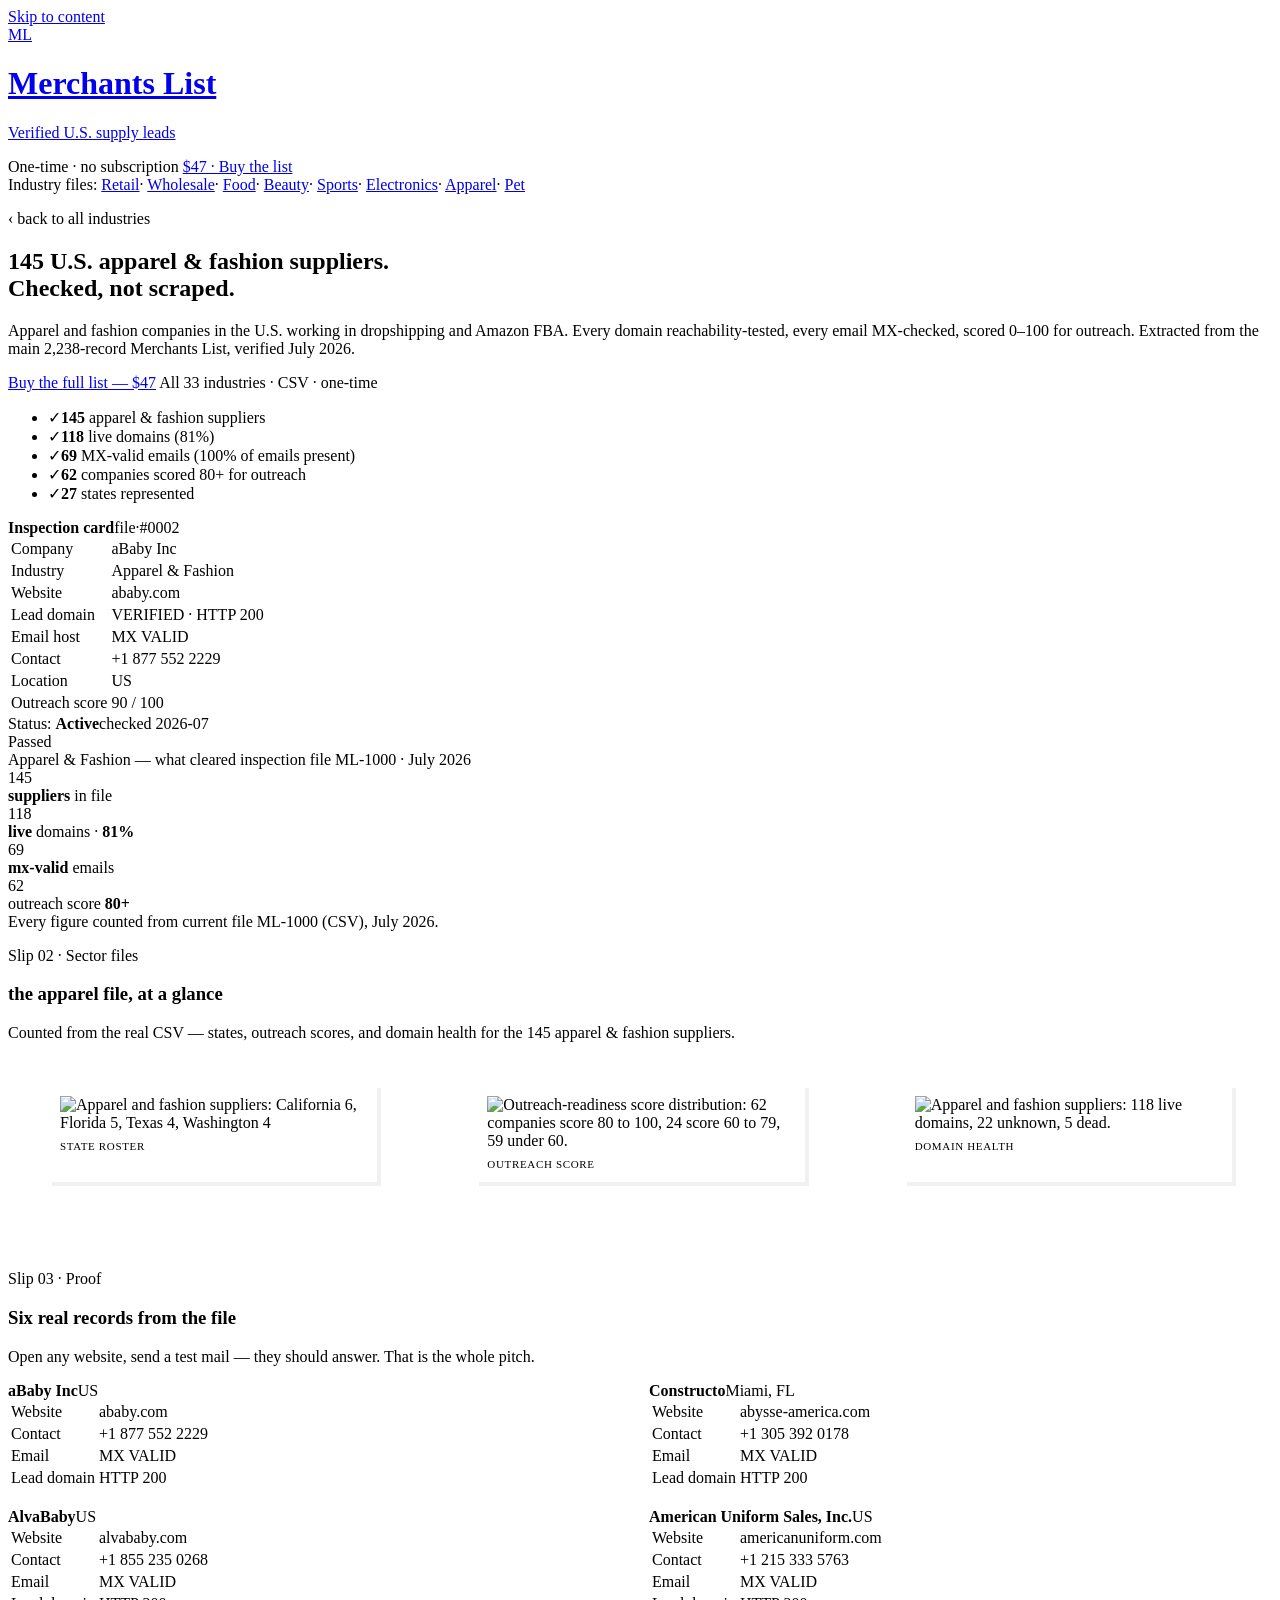
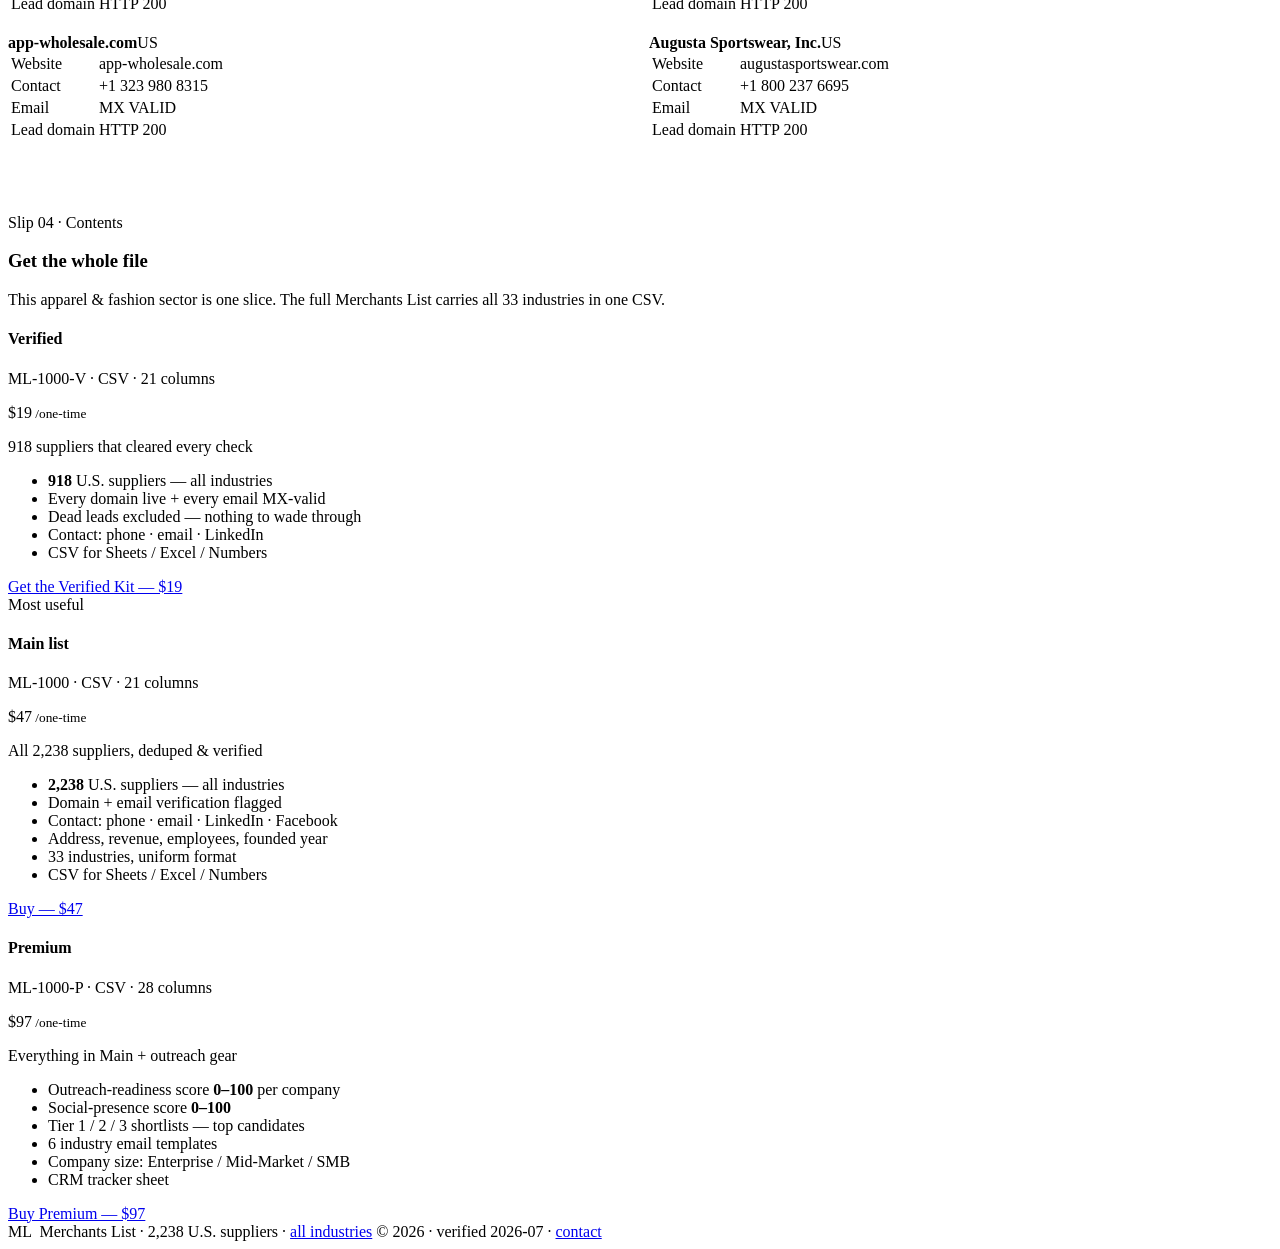
==== apparel-fashion-suppliers.html @ a8476b96 "Add files via upload" ====
<!DOCTYPE html>
<html lang="en">
<head>
<meta charset="utf-8">
<meta name="viewport" content="width=device-width, initial-scale=1">
<title>145 U.S. Apparel & Fashion Suppliers — Verified List | Merchants List</title>
<meta name="description" content="145 U.S.-based apparel & fashion suppliers for dropshipping and Amazon FBA: 118 live domains, 69 MX-valid emails, 62 companies scored 80+ for outreach. Real records, verified July 2026.">
<link rel="preconnect" href="https://fonts.googleapis.com">
<link rel="preconnect" href="https://fonts.gstatic.com" crossorigin>
<link href="https://fonts.googleapis.com/css2?family=Big+Shoulders+Display:wght@600;700;800;900&family=IBM+Plex+Mono:wght@400;500;600&family=IBM+Plex+Sans:wght@400;500;600;700&display=swap" rel="stylesheet">
<link rel="stylesheet" href="assets/merchants.css">
<link rel="icon" type="image/svg+xml" href="assets/favicon.svg">
<style>
  .charts{display:grid;grid-template-columns:repeat(3,1fr);gap:18px;padding:10px 0 56px}
  .chart{background:var(--panel);border:2px solid var(--carbon);border-radius:var(--r-card);padding:12px;box-shadow:4px 4px 0 rgba(20,26,33,.06)}
  .chart img{width:100%;height:auto;display:block}
  .sample-grid{display:grid;grid-template-columns:repeat(2,1fr);gap:18px;padding-bottom:56px}
  @media (max-width:960px){
    .charts{grid-template-columns:1fr}
    .sample-grid{grid-template-columns:1fr}
  }
</style>
</head>
<body id="top">
<a class="skip" href="#main">Skip to content</a>

<header class="masthead">
  <div class="masthead-inner">
    <div class="brand">
      <a class="brand-link" href="index.html" aria-label="Merchants List home"><span class="mark" aria-hidden="true">ML</span>
      <div>
        <h1>Merchants List</h1>
        <p class="tagline">Verified U.S. supply leads</p>
      </div></a>
    </div>
    <div class="masthead-cta">
      <span class="masthead-meta">One-time · no subscription</span>
      <a class="btn btn-primary" href="https://tachyon80.gumroad.com/l/atvkft" aria-label="Buy the full list for 47 dollars">$47 · Buy the list</a>
    </div>
  </div>
  <div class="wrap seo-nav" aria-label="Industries">
    <span>Industry files:</span>
    <a href="retail-suppliers.html">Retail</a><span class="sep">·</span>
    <a href="wholesale-suppliers.html">Wholesale</a><span class="sep">·</span>
    <a href="food-beverage-suppliers.html">Food</a><span class="sep">·</span>
    <a href="beauty-cosmetics-suppliers.html">Beauty</a><span class="sep">·</span>
    <a href="sports-outdoor-suppliers.html">Sports</a><span class="sep">·</span>
    <a href="electronics-tech-suppliers.html">Electronics</a><span class="sep">·</span>
    <a class="cur" href="apparel-fashion-suppliers.html">Apparel</a><span class="sep">·</span>
    <a href="pet-suppliers.html">Pet</a>
  </div>
</header>

<main id="main">

  <section class="hero" aria-labelledby="hero-h">
    <div class="wrap hero-grid">
      <div>
        <p class="kicker"><a href="index.html" class="mono" style="text-decoration:none;color:inherit">‹ back to all industries</a></p>
        <h2 id="hero-h">145 U.S. apparel &amp; fashion suppliers.<br><span class="stamp-underline">Checked</span>, not scraped.</h2>
        <p class="lede">Apparel and fashion companies in the U.S. working in dropshipping and Amazon FBA. Every domain reachability-tested, every email MX-checked, scored 0–100 for outreach. Extracted from the main 2,238-record Merchants List, verified July 2026.</p>

        <div class="cta-row">
          <a class="btn btn-primary" href="https://tachyon80.gumroad.com/l/atvkft" aria-label="Buy the full list for 47 dollars on Gumroad">Buy the full list — $47</a>
          <span class="cta-note mono">All 33 industries · CSV · one-time</span>
        </div>

        <ul class="prelist" aria-label="Apparel & Fashion sector verification">
          <li><span class="ck">✓</span><span><b>145</b> apparel &amp; fashion suppliers</span></li>
          <li><span class="ck">✓</span><span><b>118</b> live domains (81%)</span></li>
          <li><span class="ck">✓</span><span><b>69</b> MX-valid emails (100% of emails present)</span></li>
          <li><span class="ck">✓</span><span><b>62</b> companies scored 80+ for outreach</span></li>
          <li><span class="ck">✓</span><span><b>27</b> states represented</span></li>
        </ul>
      </div>

      <div class="inspection rv" role="img" aria-label="Sample of a verified apparel &amp; fashion supplier record">
        <div class="cap"><b>Inspection card</b><span>file·#0002</span></div>
        <table>
          <tr><td class="k">Company</td><td class="v">aBaby Inc</td></tr>
          <tr><td class="k">Industry</td><td class="v">Apparel &amp; Fashion</td></tr>
          <tr><td class="k">Website</td><td class="v">ababy.com</td></tr>
          <tr><td class="k">Lead domain</td><td class="v ok">VERIFIED · HTTP 200</td></tr>
          <tr><td class="k">Email host</td><td class="v ok">MX VALID</td></tr>
          <tr><td class="k">Contact</td><td class="v">+1 877 552 2229</td></tr>
          <tr><td class="k">Location</td><td class="v">US</td></tr>
          <tr><td class="k">Outreach score</td><td class="v">90 / 100</td></tr>
        </table>
        <div class="foot"><span>Status: <b class="ok">Active</b></span><time>checked 2026-07</time></div>
        <div class="stamp" aria-hidden="true">Passed</div>
      </div>
    </div>
  </section>

  <section class="tally" aria-labelledby="tally-h">
    <div class="ticker-hd wrap">
      <span id="tally-h">Apparel &amp; Fashion — what cleared inspection</span>
      <span>file ML-1000 · July 2026</span>
    </div>
    <div class="wrap">
      <div class="strip rv">
        <div class="ticket"><div class="n"><span class="c" data-n="145">145</span></div><div class="l"><b>suppliers</b> in file</div></div>
        <div class="ticket"><div class="n"><span class="c" data-n="118">118</span></div><div class="l"><b>live</b> domains · <b>81%</b></div></div>
        <div class="ticket"><div class="n"><span class="c" data-n="69">69</span></div><div class="l"><b class="t">mx-valid</b> emails</div></div>
        <div class="ticket"><div class="n"><span class="c" data-n="62">62</span></div><div class="l">outreach score <b>80+</b></div></div>
      </div>
    </div>
    <div class="tally-foot wrap">Every figure counted from current file ML-1000 (CSV), July 2026.</div>
  </section>

  <section class="block" aria-labelledby="charts-h">
    <div class="wrap">
      <div class="sechd">
        <p class="no">Slip 02 · Sector files</p>
        <h3 id="charts-h">the apparel file, at a glance</h3>
        <p class="sub">Counted from the real CSV — states, outreach scores, and domain health for the 145 apparel &amp; fashion suppliers.</p>
      </div>
      <div class="charts rv">
        <figure class="chart"><img src="assets/apparel_states.png" alt="Apparel and fashion suppliers: California 6, Florida 5, Texas 4, Washington 4"><figcaption class="mono" style="font-size:11px;color:var(--slate);margin-top:8px;letter-spacing:.06em">STATE ROSTER</figcaption></figure>
        <figure class="chart"><img src="assets/apparel_outreach.png" alt="Outreach-readiness score distribution: 62 companies score 80 to 100, 24 score 60 to 79, 59 under 60."><figcaption class="mono" style="font-size:11px;color:var(--slate);margin-top:8px;letter-spacing:.06em">OUTREACH SCORE</figcaption></figure>
        <figure class="chart"><img src="assets/apparel_domains.png" alt="Apparel and fashion suppliers: 118 live domains, 22 unknown, 5 dead."><figcaption class="mono" style="font-size:11px;color:var(--slate);margin-top:8px;letter-spacing:.06em">DOMAIN HEALTH</figcaption></figure>
      </div>
    </div>
  </section>

  <section class="block" aria-labelledby="sample-h">
    <div class="wrap">
      <div class="sechd">
        <p class="no">Slip 03 · Proof</p>
        <h3 id="sample-h">Six real records from the file</h3>
        <p class="sub">Open any website, send a test mail — they should answer. That is the whole pitch.</p>
      </div>
      <div class="sample-grid rv">
        <div class="inspection" role="img" aria-label="Verified supplier record">
          <div class="cap"><b>aBaby Inc</b><span>US</span></div>
          <table>
            <tr><td class="k">Website</td><td class="v">ababy.com</td></tr>
            <tr><td class="k">Contact</td><td class="v">+1 877 552 2229</td></tr>
            <tr><td class="k">Email</td><td class="v ok">MX VALID</td></tr>
            <tr><td class="k">Lead domain</td><td class="v ok">HTTP 200</td></tr>
          </table>
        </div>
        <div class="inspection" role="img" aria-label="Verified supplier record">
          <div class="cap"><b>Constructo</b><span>Miami, FL</span></div>
          <table>
            <tr><td class="k">Website</td><td class="v">abysse-america.com</td></tr>
            <tr><td class="k">Contact</td><td class="v">+1 305 392 0178</td></tr>
            <tr><td class="k">Email</td><td class="v ok">MX VALID</td></tr>
            <tr><td class="k">Lead domain</td><td class="v ok">HTTP 200</td></tr>
          </table>
        </div>
        <div class="inspection" role="img" aria-label="Verified supplier record">
          <div class="cap"><b>AlvaBaby</b><span>US</span></div>
          <table>
            <tr><td class="k">Website</td><td class="v">alvababy.com</td></tr>
            <tr><td class="k">Contact</td><td class="v">+1 855 235 0268</td></tr>
            <tr><td class="k">Email</td><td class="v ok">MX VALID</td></tr>
            <tr><td class="k">Lead domain</td><td class="v ok">HTTP 200</td></tr>
          </table>
        </div>
        <div class="inspection" role="img" aria-label="Verified supplier record">
          <div class="cap"><b>American Uniform Sales, Inc.</b><span>US</span></div>
          <table>
            <tr><td class="k">Website</td><td class="v">americanuniform.com</td></tr>
            <tr><td class="k">Contact</td><td class="v">+1 215 333 5763</td></tr>
            <tr><td class="k">Email</td><td class="v ok">MX VALID</td></tr>
            <tr><td class="k">Lead domain</td><td class="v ok">HTTP 200</td></tr>
          </table>
        </div>
        <div class="inspection" role="img" aria-label="Verified supplier record">
          <div class="cap"><b>app-wholesale.com</b><span>US</span></div>
          <table>
            <tr><td class="k">Website</td><td class="v">app-wholesale.com</td></tr>
            <tr><td class="k">Contact</td><td class="v">+1 323 980 8315</td></tr>
            <tr><td class="k">Email</td><td class="v ok">MX VALID</td></tr>
            <tr><td class="k">Lead domain</td><td class="v ok">HTTP 200</td></tr>
          </table>
        </div>
        <div class="inspection" role="img" aria-label="Verified supplier record">
          <div class="cap"><b>Augusta Sportswear, Inc.</b><span>US</span></div>
          <table>
            <tr><td class="k">Website</td><td class="v">augustasportswear.com</td></tr>
            <tr><td class="k">Contact</td><td class="v">+1 800 237 6695</td></tr>
            <tr><td class="k">Email</td><td class="v ok">MX VALID</td></tr>
            <tr><td class="k">Lead domain</td><td class="v ok">HTTP 200</td></tr>
          </table>
        </div>
      </div>
    </div>
  </section>

  <section class="block" aria-labelledby="price-h">
    <div class="wrap">
      <div class="sechd">
        <p class="no">Slip 04 · Contents</p>
        <h3 id="price-h">Get the whole file</h3>
        <p class="sub">This apparel &amp; fashion sector is one slice. The full Merchants List carries all 33 industries in one CSV.</p>
      </div>
      <div class="tiers rv">
        <div class="tier">
          <h4>Verified</h4>
          <p class="tbl-meta">ML-1000-V · CSV · 21 columns</p>
          <div class="price">$19<small> /one-time</small></div>
          <p class="listing">918 suppliers that cleared every check</p>
          <ul>
            <li><b>918</b> U.S. suppliers — all industries</li>
            <li>Every domain live + every email MX-valid</li>
            <li>Dead leads excluded — nothing to wade through</li>
            <li>Contact: phone · email · LinkedIn</li>
            <li>CSV for Sheets / Excel / Numbers</li>
          </ul>
          <a class="btn" href="https://tachyon80.gumroad.com/l/afkbcm" aria-label="Buy the verified list for 19 dollars">Get the Verified Kit — $19</a>
        </div>
        <div class="tier lead">
          <div class="ribbon">Most useful</div>
          <h4>Main list</h4>
          <p class="tbl-meta">ML-1000 · CSV · 21 columns</p>
          <div class="price">$47<small> /one-time</small></div>
          <p class="listing">All 2,238 suppliers, deduped &amp; verified</p>
          <ul>
            <li><b>2,238</b> U.S. suppliers — all industries</li>
            <li>Domain + email verification flagged</li>
            <li>Contact: phone · email · LinkedIn · Facebook</li>
            <li>Address, revenue, employees, founded year</li>
            <li>33 industries, uniform format</li>
            <li>CSV for Sheets / Excel / Numbers</li>
          </ul>
          <a class="btn btn-primary" href="https://tachyon80.gumroad.com/l/atvkft" aria-label="Buy the main list for 47 dollars">Buy — $47</a>
        </div>
        <div class="tier">
          <h4>Premium</h4>
          <p class="tbl-meta">ML-1000-P · CSV · 28 columns</p>
          <div class="price">$97<small> /one-time</small></div>
          <p class="listing">Everything in Main + outreach gear</p>
          <ul>
            <li>Outreach-readiness score <b>0–100</b> per company</li>
            <li>Social-presence score <b>0–100</b></li>
            <li>Tier 1 / 2 / 3 shortlists — top candidates</li>
            <li>6 industry email templates</li>
            <li>Company size: Enterprise / Mid-Market / SMB</li>
            <li>CRM tracker sheet</li>
          </ul>
          <a class="btn" href="https://tachyon80.gumroad.com/l/xmrkpc" aria-label="Buy Premium for 97 dollars">Buy Premium — $97</a>
        </div>
      </div>
    </div>
  </section>

</main>

<footer>
  <div class="wrap">
    <span class="l"><span class="mark">ML</span>&nbsp; Merchants List · 2,238 U.S. suppliers · <a href="index.html">all industries</a></span>
    <span class="r">© 2026 · verified 2026-07 · <a href="mailto:hello@merchantslist.example">contact</a></span>
  </div>
</footer>

<script>
(function(){
  "use strict";
  var reduce = window.matchMedia && window.matchMedia("(prefers-reduced-motion: reduce)").matches;
  var counters = document.querySelectorAll(".ticket .c");
  if (counters.length && !reduce) {
    var fmt = new Intl.NumberFormat("en-US");
    function run(el){
      var target = parseInt(el.getAttribute("data-n"), 10);
      var dur = 1100, t0 = null;
      function frame(ts){
        if (!t0) t0 = ts;
        var p = Math.min(1, (ts - t0) / dur);
        var eased = 1 - Math.pow(1 - p, 3);
        el.textContent = fmt.format(Math.round(target * eased));
        if (p < 1) requestAnimationFrame(frame);
      }
      requestAnimationFrame(frame);
    }
    var io = new IntersectionObserver(function(entries){
      entries.forEach(function(e){
        if (e.isIntersecting){ run(e.target); io.unobserve(e.target); }
      });
    }, {threshold: .4});
    counters.forEach(function(c){ io.observe(c); });
  }
  var reveals = document.querySelectorAll(".rv");
  if (reveals.length && !reduce && "IntersectionObserver" in window){
    var rv = new IntersectionObserver(function(entries){
      entries.forEach(function(e){
        if (e.isIntersecting){ e.target.classList.add("in"); rv.unobserve(e.target); }
      });
    }, {threshold: .12, rootMargin: "0px 0px -8% 0px"});
    reveals.forEach(function(el){ rv.observe(el); });
  } else {
    reveals.forEach(function(el){ el.classList.add("in"); });
  }
})();
</script>

</body>
</html>
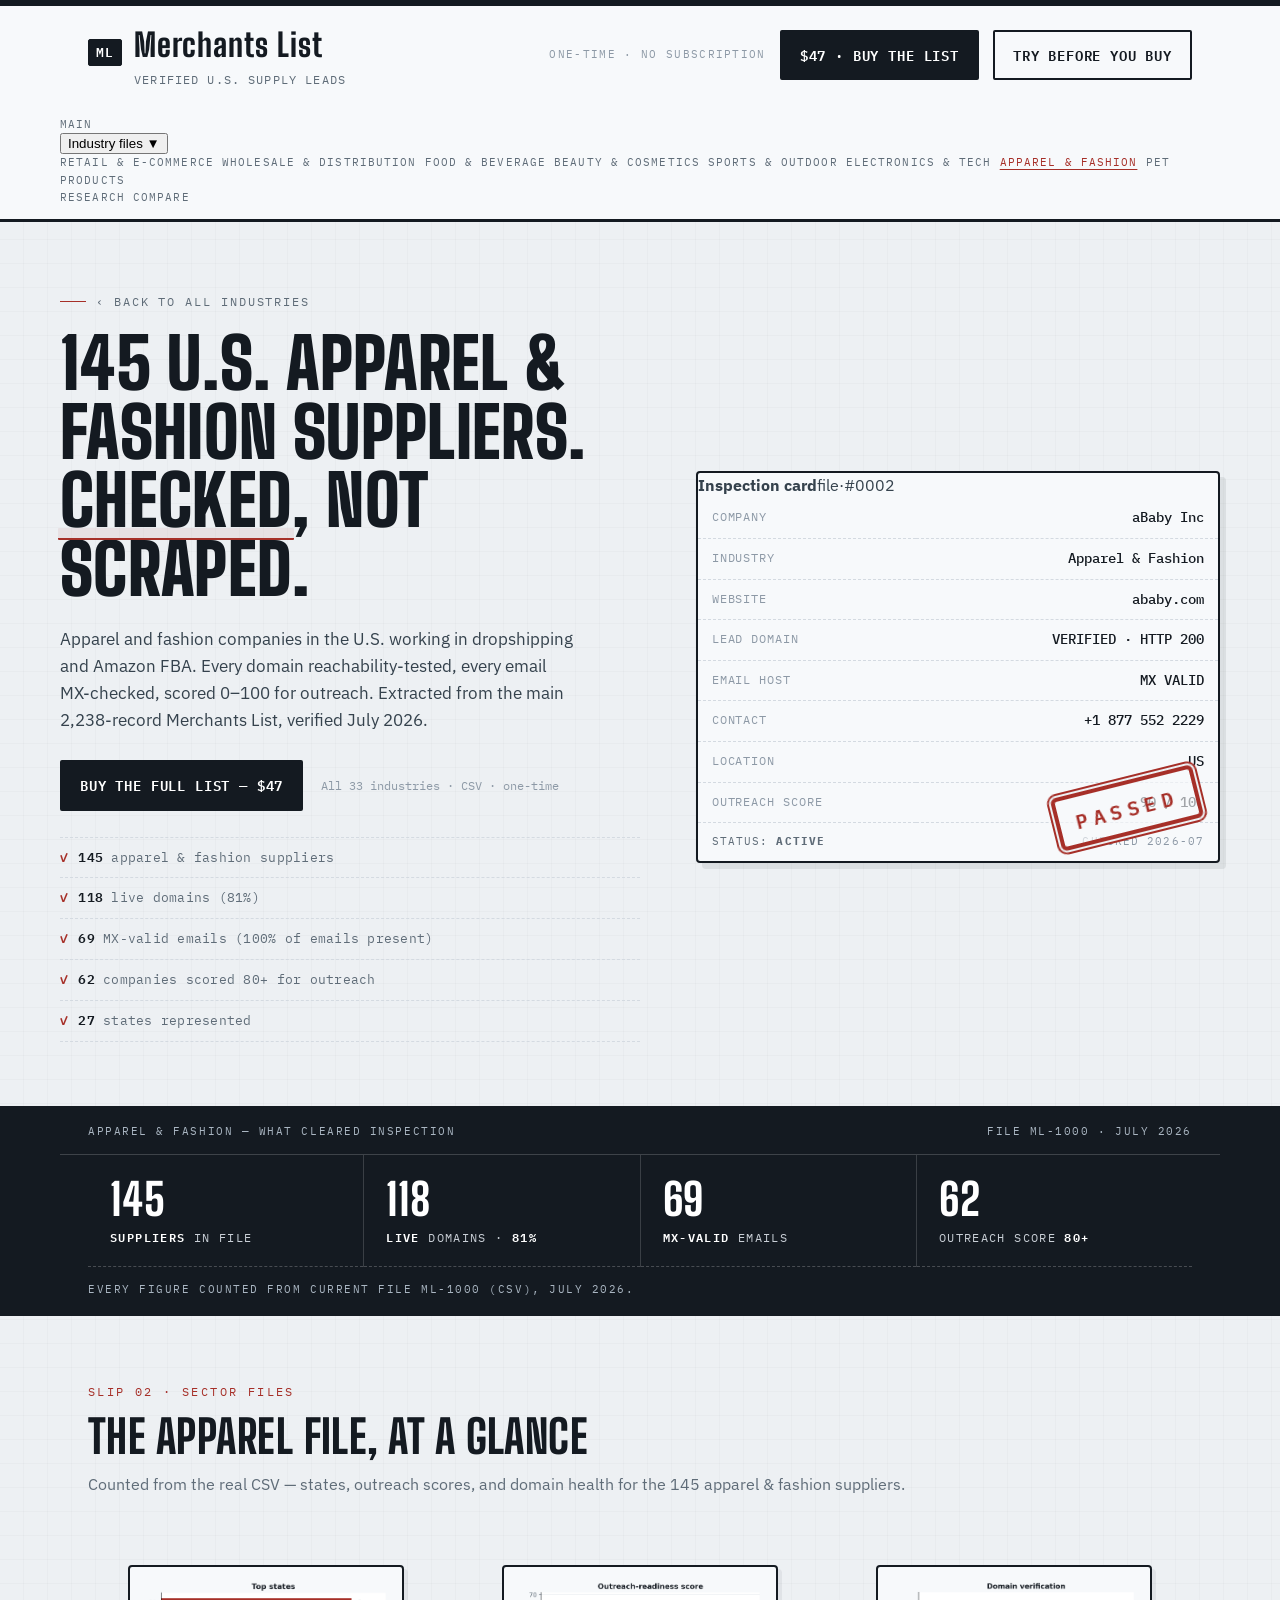
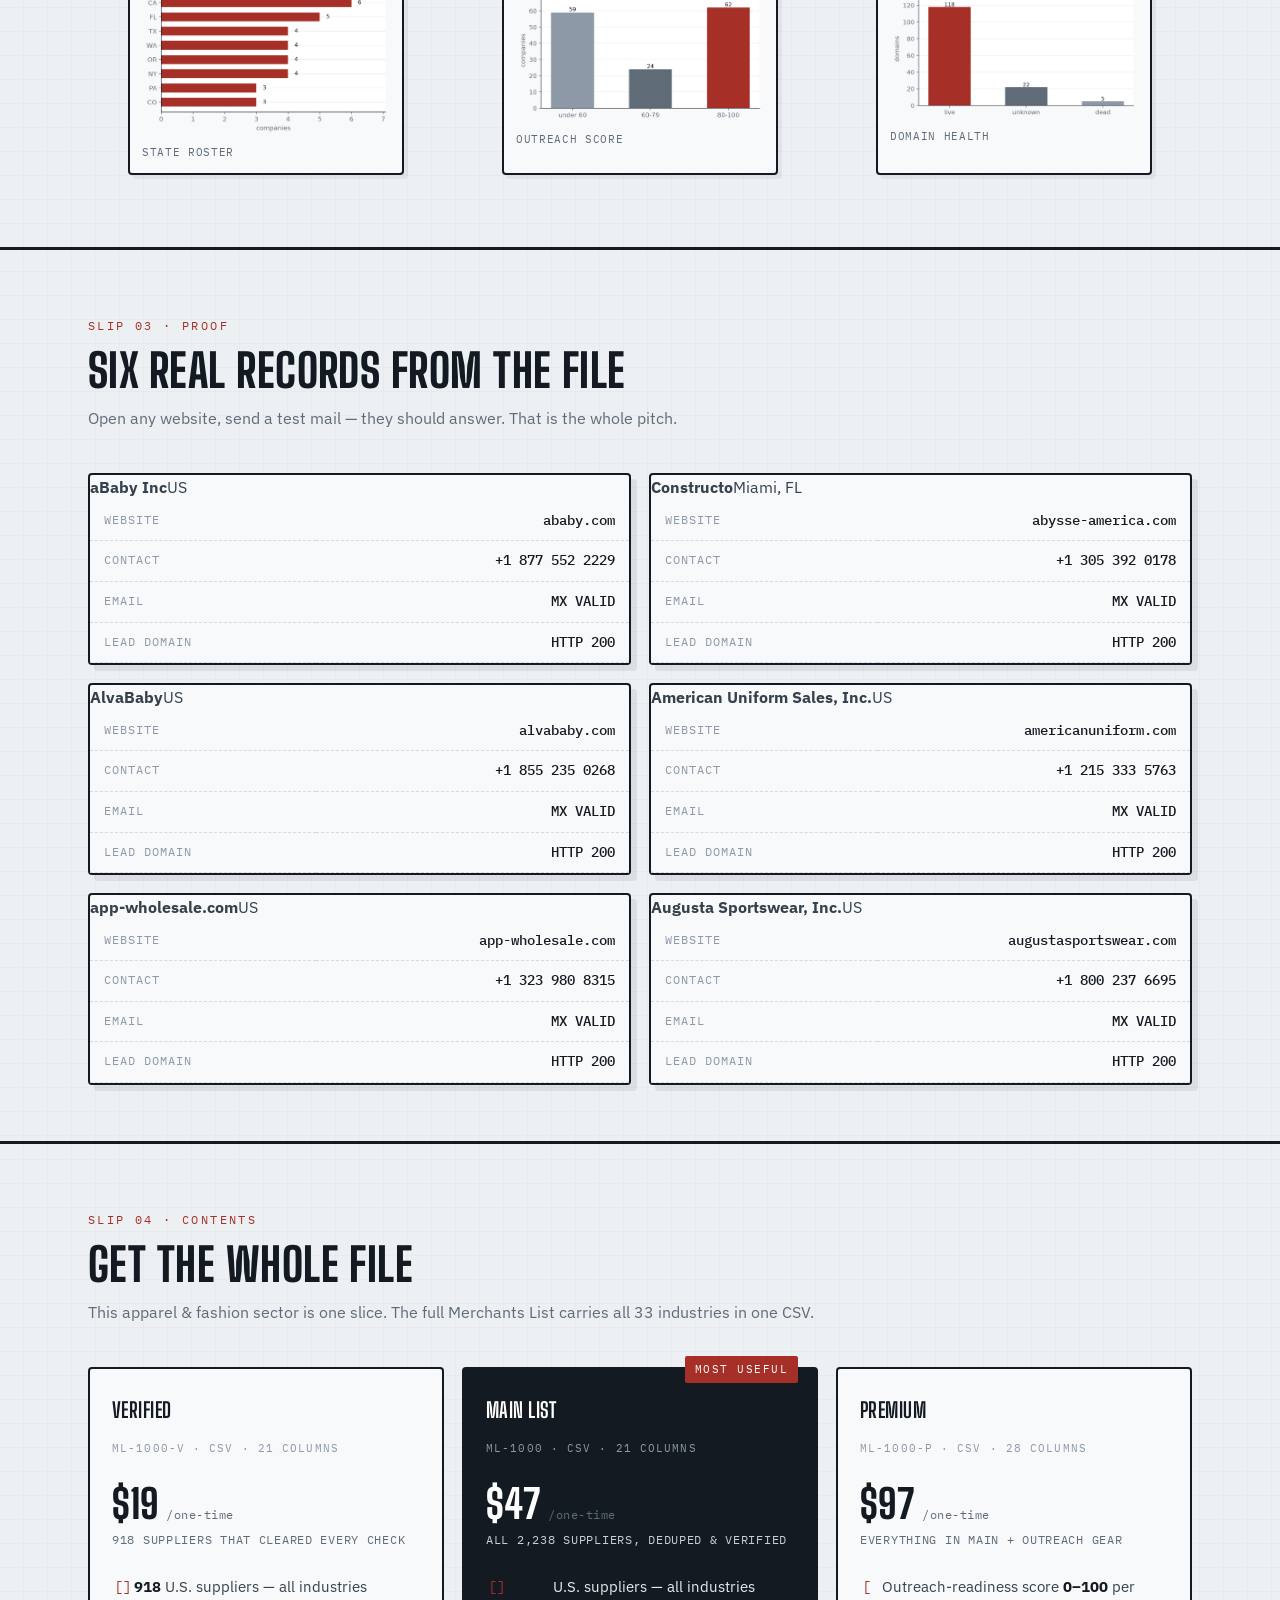
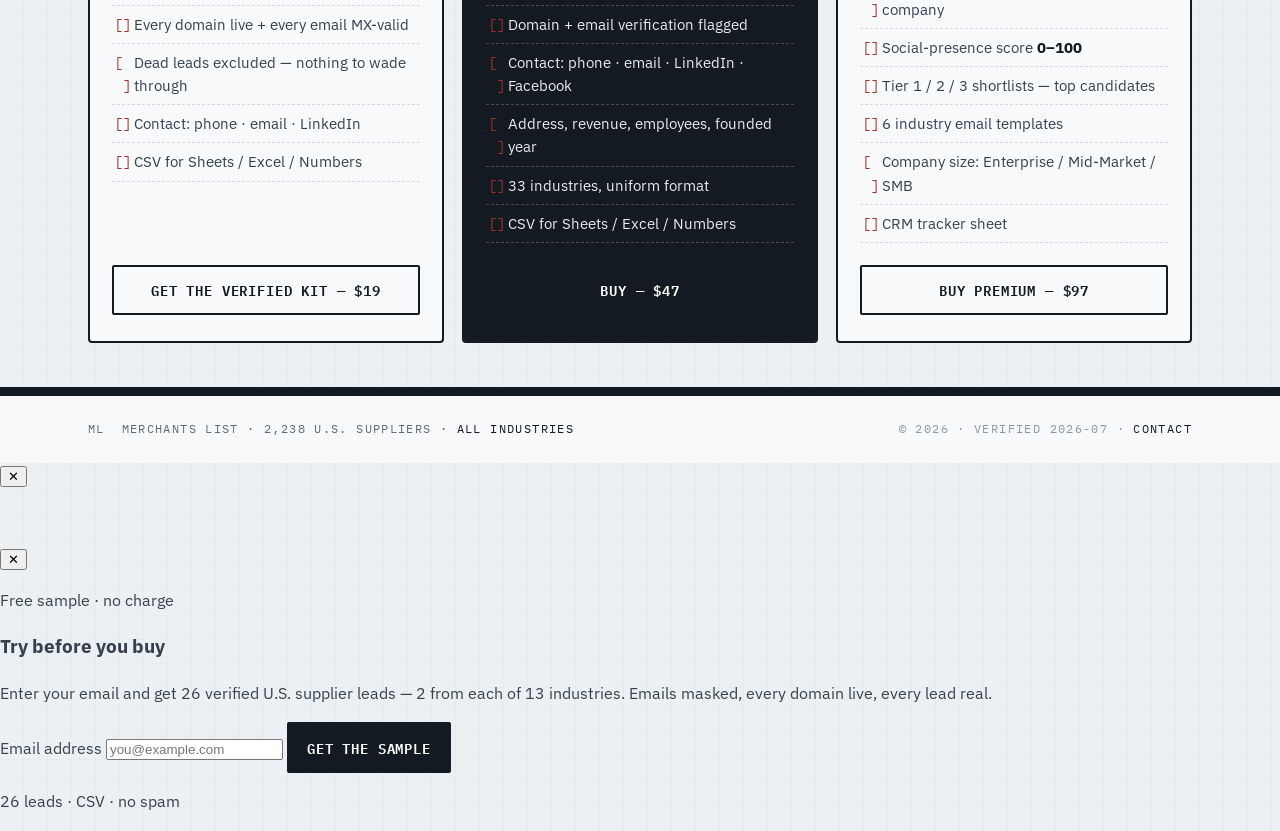
==== commit 566c18fb: "Add files via upload" ====
--- a/apparel-fashion-suppliers.html
+++ b/apparel-fashion-suppliers.html
@@ -3,8 +3,33 @@
 <head>
 <meta charset="utf-8">
 <meta name="viewport" content="width=device-width, initial-scale=1">
-<title>145 U.S. Apparel & Fashion Suppliers — Verified List | Merchants List</title>
+<!-- Google tag (gtag.js) -->
+<script async src="https://www.googletagmanager.com/gtag/js?id=G-BKWKCKYXVS"></script>
+<script>
+  window.dataLayer = window.dataLayer || [];
+  function gtag(){dataLayer.push(arguments);}
+  gtag('js', new Date());
+
+  gtag('config', 'G-BKWKCKYXVS');
+  </script>
+<script src="assets/analytics.js" defer></script>
+<script>if(!location.pathname.endsWith("/")&&!location.pathname.endsWith(".html"))history.replaceState(null,"",location.pathname+"/")</script>
+<title>145 U.S. Apparel &amp; Fashion Suppliers — Verified List | Merchants List</title>
 <meta name="description" content="145 U.S.-based apparel & fashion suppliers for dropshipping and Amazon FBA: 118 live domains, 69 MX-valid emails, 62 companies scored 80+ for outreach. Real records, verified July 2026.">
+<meta name="robots" content="index, follow, max-image-preview:large, max-snippet:-1, max-video-preview:-1">
+<meta name="keywords" content="US apparel suppliers, fashion wholesale suppliers, clothing dropshipping suppliers, garment wholesale, verified US suppliers">
+<link rel="canonical" href="https://merchants.ai2eo.com/apparel-fashion-suppliers.html">
+<meta property="og:type" content="article">
+<meta property="og:site_name" content="Merchants List">
+<meta property="og:title" content="145 U.S. Apparel &amp; Fashion Suppliers — Verified List">
+<meta property="og:description" content="145 U.S.-based apparel & fashion suppliers for dropshipping and Amazon FBA: live domains, MX-valid emails, outreach scores. Verified July 2026.">
+<meta property="og:url" content="https://merchants.ai2eo.com/apparel-fashion-suppliers.html">
+<meta property="og:image" content="https://merchants.ai2eo.com/assets/tablo.png">
+<meta property="og:locale" content="en_US">
+<meta name="twitter:card" content="summary_large_image">
+<meta name="twitter:title" content="145 U.S. Apparel &amp; Fashion Suppliers — Verified List">
+<meta name="twitter:description" content="145 verified U.S. apparel & fashion suppliers for dropshipping and Amazon FBA. Live domains, valid emails, outreach scores.">
+<meta name="twitter:image" content="https://merchants.ai2eo.com/assets/tablo.png">
 <link rel="preconnect" href="https://fonts.googleapis.com">
 <link rel="preconnect" href="https://fonts.gstatic.com" crossorigin>
 <link href="https://fonts.googleapis.com/css2?family=Big+Shoulders+Display:wght@600;700;800;900&family=IBM+Plex+Mono:wght@400;500;600&family=IBM+Plex+Sans:wght@400;500;600;700&display=swap" rel="stylesheet">
@@ -36,18 +61,28 @@
     <div class="masthead-cta">
       <span class="masthead-meta">One-time · no subscription</span>
       <a class="btn btn-primary" href="https://tachyon80.gumroad.com/l/atvkft" aria-label="Buy the full list for 47 dollars">$47 · Buy the list</a>
+      <a class="btn btn-ghost" href="#" onclick="return openTryModal()">Try before you buy</a>
     </div>
   </div>
-  <div class="wrap seo-nav" aria-label="Industries">
-    <span>Industry files:</span>
-    <a href="retail-suppliers.html">Retail</a><span class="sep">·</span>
-    <a href="wholesale-suppliers.html">Wholesale</a><span class="sep">·</span>
-    <a href="food-beverage-suppliers.html">Food</a><span class="sep">·</span>
-    <a href="beauty-cosmetics-suppliers.html">Beauty</a><span class="sep">·</span>
-    <a href="sports-outdoor-suppliers.html">Sports</a><span class="sep">·</span>
-    <a href="electronics-tech-suppliers.html">Electronics</a><span class="sep">·</span>
-    <a class="cur" href="apparel-fashion-suppliers.html">Apparel</a><span class="sep">·</span>
-    <a href="pet-suppliers.html">Pet</a>
+  <div class="wrap seo-nav" aria-label="Site navigation">
+    <div class="nav-ctl">
+      <a class="nav-label" href="index.html">Main</a>
+      <div class="drop" id="nav-drop">
+        <button type="button" class="drop-toggle" aria-haspopup="true" aria-expanded="false" id="nav-industries">Industry files <span class="arrow">▼</span></button>
+        <nav class="drop-menu" aria-label="Industry files">
+          <a href="retail-suppliers.html">Retail &amp; E-commerce</a>
+          <a href="wholesale-suppliers.html">Wholesale &amp; Distribution</a>
+          <a href="food-beverage-suppliers.html">Food &amp; Beverage</a>
+          <a href="beauty-cosmetics-suppliers.html">Beauty &amp; Cosmetics</a>
+          <a href="sports-outdoor-suppliers.html">Sports &amp; Outdoor</a>
+          <a href="electronics-tech-suppliers.html">Electronics &amp; Tech</a>
+          <a class="cur" href="apparel-fashion-suppliers.html">Apparel &amp; Fashion</a>
+          <a href="pet-suppliers.html">Pet Products</a>
+        </nav>
+      </div>
+      <a href="blog.html">Research</a>
+      <a href="compare.html">Compare</a>
+    </div>
   </div>
 </header>
 
@@ -116,9 +151,9 @@
         <p class="sub">Counted from the real CSV — states, outreach scores, and domain health for the 145 apparel &amp; fashion suppliers.</p>
       </div>
       <div class="charts rv">
-        <figure class="chart"><img src="assets/apparel_states.png" alt="Apparel and fashion suppliers: California 6, Florida 5, Texas 4, Washington 4"><figcaption class="mono" style="font-size:11px;color:var(--slate);margin-top:8px;letter-spacing:.06em">STATE ROSTER</figcaption></figure>
-        <figure class="chart"><img src="assets/apparel_outreach.png" alt="Outreach-readiness score distribution: 62 companies score 80 to 100, 24 score 60 to 79, 59 under 60."><figcaption class="mono" style="font-size:11px;color:var(--slate);margin-top:8px;letter-spacing:.06em">OUTREACH SCORE</figcaption></figure>
-        <figure class="chart"><img src="assets/apparel_domains.png" alt="Apparel and fashion suppliers: 118 live domains, 22 unknown, 5 dead."><figcaption class="mono" style="font-size:11px;color:var(--slate);margin-top:8px;letter-spacing:.06em">DOMAIN HEALTH</figcaption></figure>
+        <figure class="chart"><img class="lb" src="assets/apparel_states.png" alt="Apparel and fashion suppliers: California 6, Florida 5, Texas 4, Washington 4"><figcaption class="mono" style="font-size:11px;color:var(--slate);margin-top:8px;letter-spacing:.06em">STATE ROSTER</figcaption></figure>
+        <figure class="chart"><img class="lb" src="assets/apparel_outreach.png" alt="Outreach-readiness score distribution: 62 companies score 80 to 100, 24 score 60 to 79, 59 under 60."><figcaption class="mono" style="font-size:11px;color:var(--slate);margin-top:8px;letter-spacing:.06em">OUTREACH SCORE</figcaption></figure>
+        <figure class="chart"><img class="lb" src="assets/apparel_domains.png" alt="Apparel and fashion suppliers: 118 live domains, 22 unknown, 5 dead."><figcaption class="mono" style="font-size:11px;color:var(--slate);margin-top:8px;letter-spacing:.06em">DOMAIN HEALTH</figcaption></figure>
       </div>
     </div>
   </section>
@@ -251,14 +286,125 @@
 <footer>
   <div class="wrap">
     <span class="l"><span class="mark">ML</span>&nbsp; Merchants List · 2,238 U.S. suppliers · <a href="index.html">all industries</a></span>
-    <span class="r">© 2026 · verified 2026-07 · <a href="mailto:hello@merchantslist.example">contact</a></span>
+    <span class="r">© 2026 · verified 2026-07 · <a href="mailto:info@ai2eo.com">contact</a></span>
   </div>
 </footer>
+
+<div id="lightbox" class="lightbox" aria-hidden="true">
+  <button type="button" id="lb-close" class="lb-close" aria-label="Close image">✕</button>
+  <figure>
+    <img id="lb-img" alt="">
+    <figcaption id="lb-cap"></figcaption>
+  </figure>
+</div>
+
+</div>
+
+<div id="try-modal" class="try-modal" aria-hidden="true">
+  <div class="try-backdrop" data-close></div>
+  <div class="try-dialog" role="dialog" aria-modal="true" aria-labelledby="try-title">
+    <button type="button" class="try-close" data-close aria-label="Close">✕</button>
+    <p class="try-kicker">Free sample · no charge</p>
+    <h3 id="try-title">Try before you buy</h3>
+    <p class="try-sub">Enter your email and get 26 verified U.S. supplier leads — 2 from each of 13 industries. Emails masked, every domain live, every lead real.</p>
+    <form id="try-form" action="https://formspree.io/f/xdenbzpa" method="POST" novalidate>
+      <label class="try-label" for="try-email">Email address</label>
+      <input class="try-input" type="email" id="try-email" name="email" placeholder="you@example.com" required>
+      <div class="try-error" role="alert" hidden>Enter a valid email address.</div>
+      <button type="submit" class="btn btn-primary try-submit">Get the sample</button>
+      <p class="try-fine">26 leads · CSV · no spam</p>
+    </form>
+    <div class="try-success" hidden>
+      <p class="try-success-title">Check your inbox.</p>
+      <p class="try-success-sub">Your sample is downloading. We also emailed you a copy.</p>
+    </div>
+  </div>
+
 
 <script>
 (function(){
   "use strict";
   var reduce = window.matchMedia && window.matchMedia("(prefers-reduced-motion: reduce)").matches;
+  /* Try before you buy modal */
+  var tryModal = document.getElementById("try-modal");
+  var tryForm = document.getElementById("try-form");
+  var tryEmail = document.getElementById("try-email");
+  var tryError = document.querySelector(".try-error");
+  var trySuccess = document.querySelector(".try-success");
+
+  window.openTryModal = function(){
+    if (!tryModal) return false;
+    tryModal.classList.add("open");
+    document.body.classList.add("try-open");
+    tryModal.setAttribute("aria-hidden", "false");
+    if (tryEmail) setTimeout(function(){ tryEmail.focus(); }, 60);
+    return false;
+  };
+  window.closeTryModal = function(){
+    if (!tryModal) return;
+    tryModal.classList.remove("open");
+    document.body.classList.remove("try-open");
+    tryModal.setAttribute("aria-hidden", "true");
+  };
+  if (tryModal){
+    tryModal.querySelectorAll("[data-close]").forEach(function(el){
+      el.addEventListener("click", closeTryModal);
+    });
+  }
+  if (tryForm){
+    tryForm.addEventListener("submit", function(e){
+      e.preventDefault();
+      var val = tryEmail ? tryEmail.value.trim() : "";
+      if (!val || val.indexOf("@") < 1){
+        if (tryError) tryError.hidden = false;
+        return;
+      }
+      if (tryError) tryError.hidden = true;
+      fetch(tryForm.getAttribute("action"), {
+        method: "POST",
+        body: new FormData(tryForm),
+        headers: { "Accept": "application/json" }
+      }).then(function(){
+        window.location.href = "sample.csv";
+        tryForm.style.display = "none";
+        if (trySuccess) trySuccess.hidden = false;
+      }).catch(function(){
+        window.location.href = "sample.csv";
+        tryForm.style.display = "none";
+        if (trySuccess) trySuccess.hidden = false;
+      });
+    });
+  }
+
+  var drops = document.querySelectorAll(".drop");
+  drops.forEach(function(d){
+    var toggle = d.querySelector(".drop-toggle");
+    if (!toggle) return;
+    toggle.addEventListener("click", function(e){
+      e.preventDefault();
+      e.stopPropagation();
+      var open = d.classList.toggle("open");
+      toggle.setAttribute("aria-expanded", open ? "true" : "false");
+    });
+  });
+  document.addEventListener("click", function(e){
+    if (!e.target.closest(".drop")){
+      drops.forEach(function(d){
+        d.classList.remove("open");
+        var t = d.querySelector(".drop-toggle");
+        if (t) t.setAttribute("aria-expanded", "false");
+      });
+    }
+  });
+  document.addEventListener("keydown", function(e){
+    if (e.key === "Escape"){
+      drops.forEach(function(d){
+        d.classList.remove("open");
+        var t = d.querySelector(".drop-toggle");
+        if (t) t.setAttribute("aria-expanded", "false");
+      });
+    }
+  });
   var counters = document.querySelectorAll(".ticket .c");
   if (counters.length && !reduce) {
     var fmt = new Intl.NumberFormat("en-US");
@@ -292,6 +438,38 @@
   } else {
     reveals.forEach(function(el){ el.classList.add("in"); });
   }
+
+  /* Lightbox for chart images */
+  var lb = document.getElementById("lightbox");
+  var lbImg = document.getElementById("lb-img");
+  var lbCap = document.getElementById("lb-cap");
+  function openLb(src, cap){
+    if (!lb) return;
+    lbImg.src = src;
+    if (lbCap){ lbCap.textContent = cap || ""; }
+    lb.classList.add("open");
+    document.body.classList.add("lb-open");
+  }
+  function closeLb(){
+    if (!lb) return;
+    lb.classList.remove("open");
+    document.body.classList.remove("lb-open");
+    lbImg.src = "";
+  }
+  document.querySelectorAll("figure img.lb").forEach(function(img){
+    img.addEventListener("click", function(){
+      openLb(img.currentSrc || img.src, img.alt);
+    });
+  });
+  if (lb){
+    lb.addEventListener("click", function(e){
+      if (e.target === lb || e.target === lbImg) closeLb();
+    });
+    document.getElementById("lb-close").addEventListener("click", closeLb);
+    document.addEventListener("keydown", function(e){
+      if (e.key === "Escape") closeLb();
+    });
+  }
 })();
 </script>
 
--- a/assets/merchants.css
+++ b/assets/merchants.css
@@ -0,0 +1,341 @@
+
+  :root{
+    --paper:#EDF0F3;
+    --panel:#F7F9FB;
+    --carbon:#141A21;
+    --ink:#35424D;
+    --slate:#5F6C78;
+    --hash:#8D99A6;
+    --rule:#D4DAE1;
+    --rule-strong:#A8B3BE;
+    --stamp:#A62F28;
+    --stamp-soft:rgba(166,47,40,.08);
+    --maxw:1160px;
+    --r-card:4px;
+    --r-tag:2px;
+    --font-display:'Big Shoulders Display','Arial Narrow',sans-serif;
+    --font-mono:'IBM Plex Mono','SFMono-Regular',Consolas,monospace;
+    --font-sans:'IBM Plex Sans',system-ui,-apple-system,Segoe UI,Roboto,sans-serif;
+  }
+  *{box-sizing:border-box}
+  html{scroll-behavior:smooth}
+  body{
+    margin:0;
+    font-family:var(--font-sans);
+    color:var(--ink);
+    background-color:var(--paper);
+    background-image:
+      repeating-linear-gradient(0deg, transparent 0 23px, rgba(20,26,33,.025) 23px 24px),
+      repeating-linear-gradient(90deg, transparent 0 23px, rgba(20,26,33,.025) 23px 24px);
+    line-height:1.6;
+    -webkit-font-smoothing:antialiased;
+  }
+  a{color:inherit}
+  ::selection{background:var(--stamp);color:#fff}
+
+  .wrap{max-width:var(--maxw);margin:0 auto;padding:0 28px}
+
+  .skip{position:absolute;left:-999px;top:8px;z-index:50;background:var(--carbon);color:#fff;padding:10px 16px;border-radius:var(--r-tag)}
+  .skip:focus{left:8px}
+
+  .mono{font-family:var(--font-mono)}
+  .display{font-family:var(--font-display)}
+
+  /* ---------- MASTHEAD ---------- */
+  .masthead{
+    border-bottom:3px solid var(--carbon);
+    border-top:6px solid var(--carbon);
+    background:var(--panel);
+  }
+  .masthead-inner{
+    display:flex;align-items:center;justify-content:space-between;gap:16px;
+    padding:14px 28px;max-width:var(--maxw);margin:0 auto;flex-wrap:wrap;
+  }
+  .brand{display:flex;align-items:baseline;gap:12px;flex-wrap:wrap}
+  .brand-link{display:flex;align-items:baseline;gap:12px;flex-wrap:wrap;text-decoration:none}
+  .brand-link:hover h1{color:var(--stamp)}
+  .brand .mark{
+    font-family:var(--font-mono);font-weight:600;font-size:13px;letter-spacing:.08em;
+    border:1px solid var(--carbon);padding:2px 7px;border-radius:var(--r-tag);
+    background:var(--carbon);color:#fff;
+  }
+  .brand h1,.brand p{margin:0}
+  .brand h1{font-family:var(--font-display);font-weight:800;font-size:32px;letter-spacing:.03em;color:var(--carbon)}
+  .brand .tagline{font-family:var(--font-mono);font-size:11.5px;letter-spacing:.1em;color:var(--slate);text-transform:uppercase}
+  .masthead-cta{display:flex;align-items:center;gap:14px}
+  .masthead-meta{font-family:var(--font-mono);font-size:11px;letter-spacing:.12em;text-transform:uppercase;color:var(--hash)}
+
+  .btn{
+    display:inline-block;font-family:var(--font-mono);font-weight:600;font-size:14px;letter-spacing:.06em;
+    text-transform:uppercase;text-decoration:none;padding:12px 18px;border-radius:var(--r-tag);
+    border:2px solid var(--carbon);color:var(--carbon);background:transparent;transition:background .15s,transform .15s;
+  }
+  .btn:hover{background:rgba(20,26,33,.06)}
+  .btn:active{transform:translateY(1px)}
+  .btn-primary{background:var(--carbon);border-color:var(--carbon);color:#fff}
+  .btn-primary:hover{background:var(--stamp);border-color:var(--stamp);color:#fff}
+
+  /* ---------- SEO INDUSTRY NAV ---------- */
+  .seo-nav{display:flex;flex-wrap:wrap;gap:4px 18px;align-items:center;font-family:var(--font-mono);font-size:11px;letter-spacing:.1em;text-transform:uppercase;color:var(--hash);padding:12px 0}
+  .seo-nav a{color:var(--slate);text-decoration:none}
+  .seo-nav a:hover{color:var(--stamp)}
+  .seo-nav a.cur{color:var(--stamp);text-decoration:underline;text-underline-offset:3px}
+  .seo-nav .sep{opacity:.5}
+
+  /* ---------- HERO ---------- */
+  .hero{border-bottom:3px solid var(--carbon)}
+  .hero-grid{display:grid;grid-template-columns:1.05fr .95fr;gap:56px;align-items:center;padding:70px 0 64px}
+  .kicker{
+    font-family:var(--font-mono);font-size:12px;letter-spacing:.16em;text-transform:uppercase;
+    color:var(--slate);display:flex;align-items:center;gap:10px;margin:0 0 18px;
+  }
+  .kicker::before{content:"";width:26px;height:1px;background:var(--stamp)}
+  .hero h2{
+    font-family:var(--font-display);font-weight:900;font-size:clamp(40px,6vw,70px);
+    line-height:.98;letter-spacing:.005em;margin:0 0 22px;color:var(--carbon);text-transform:uppercase;
+  }
+  .hero h2 .stamp-underline{
+    position:relative;white-space:nowrap;
+  }
+  .hero h2 .stamp-underline::after{
+    content:"";position:absolute;left:-2px;right:-2px;bottom:.04em;height:.14em;
+    background:var(--stamp-soft);border-bottom:2px solid var(--stamp);border-radius:1px;
+  }
+  .lede{font-size:17px;color:var(--ink);max-width:52ch;margin:0 0 26px}
+  .lede a{color:var(--stamp);text-decoration-color:var(--stamp);text-underline-offset:2px}
+
+  .cta-row{display:flex;align-items:center;gap:18px;flex-wrap:wrap;margin-bottom:26px}
+  .cta-note{font-family:var(--font-mono);font-size:12px;color:var(--hash)}
+
+  .prelist{list-style:none;margin:0;padding:0;border-top:1px dashed var(--rule)}
+  .prelist li{
+    display:flex;gap:10px;align-items:baseline;
+    font-family:var(--font-mono);font-size:13px;color:var(--slate);
+    padding:9px 0;border-bottom:1px dashed var(--rule);letter-spacing:.02em;
+  }
+  .prelist li b{color:var(--carbon);font-weight:600}
+  .prelist li .ck{color:var(--stamp);font-weight:600}
+
+  /* inspection card */
+  .inspection{
+    position:relative;background:var(--panel);border:2px solid var(--carbon);
+    border-radius:var(--r-card);box-shadow:6px 6px 0 rgba(20,26,33,.08);
+  }
+  .inspection .file{
+    display:flex;justify-content:space-between;gap:10px;align-items:center;
+    border-bottom:2px solid var(--carbon);padding:8px 14px;
+    font-family:var(--font-mono);font-size:11px;letter-spacing:.14em;text-transform:uppercase;
+    background:#E7EAEE;
+  }
+  .inspection .file b{color:var(--carbon)}
+  .inspection .file span{color:var(--slate)}
+  .inspection table{width:100%;border-collapse:collapse;font-family:var(--font-mono);font-size:13.5px}
+  .inspection td{padding:9px 14px;border-bottom:1px dashed var(--rule);vertical-align:top}
+  .inspection td.k{color:var(--hash);width:42%;text-transform:uppercase;letter-spacing:.08em;font-size:12px}
+  .inspection td.v{text-align:right;color:var(--carbon);font-weight:500}
+  .inspection td.v .ok{color:var(--stamp);font-weight:600}
+  .inspection .foot{padding:10px 14px;font-family:var(--font-mono);font-size:11px;letter-spacing:.1em;text-transform:uppercase;color:var(--slate);display:flex;justify-content:space-between}
+  .inspection .foot time{color:var(--hash)}
+
+  .stamp{
+    position:absolute;right:18px;bottom:26px;
+    font-family:var(--font-mono);font-weight:600;font-size:20px;letter-spacing:.28em;text-transform:uppercase;
+    color:var(--stamp);border:4px solid var(--stamp);border-radius:6px;
+    padding:8px 16px 6px;background:rgba(247,249,251,.62);
+    transform:rotate(-9deg);box-shadow:0 0 0 2px var(--paper),0 0 0 4px var(--stamp);
+    opacity:0;pointer-events:none;
+  }
+  @media (prefers-reduced-motion:no-preference){
+    .stamp{animation:stamp-hit .75s cubic-bezier(.2,.85,.25,1) .5s both}
+  }
+  @keyframes stamp-hit{
+    0%{opacity:0;transform:translate(-120px,-90px) rotate(-26deg) scale(1.6)}
+    55%{opacity:1;transform:translate(0,0) rotate(-14deg) scale(1.02)}
+    72%{transform:translate(0,-3px) rotate(-12deg) scale(1)}
+    100%{opacity:1;transform:rotate(-14deg) scale(1)}
+  }
+  @media (prefers-reduced-motion:reduce){
+    .stamp{opacity:1}
+    html{scroll-behavior:auto}
+  }
+
+  /* ---------- TALLY STRIP ---------- */
+  .tally{border-bottom:3px solid var(--carbon);background:var(--carbon);color:#fff}
+  .tally .strip{
+    display:grid;grid-template-columns:repeat(4,1fr);gap:1px;background:rgba(255,255,255,.16);
+  }
+  .ticket{
+    background:var(--carbon);padding:22px 22px 20px;position:relative;
+    border-bottom:1px dashed rgba(255,255,255,.22);
+  }
+  .ticket::after{
+    content:"";position:absolute;left:0;right:0;bottom:-5px;height:10px;
+    background:
+      radial-gradient(circle at 5px 1px,var(--carbon) 3px,transparent 3.5px) 0 0/13px 10px no-repeat;
+  }
+  .ticket .n{font-family:var(--font-display);font-weight:800;font-size:44px;line-height:1;letter-spacing:.02em;display:flex;align-items:baseline;gap:8px}
+  .ticket .n small{font-family:var(--font-mono);font-size:14px;font-weight:500;color:#8FB0C6}
+  .ticket .l{font-family:var(--font-mono);font-size:11.5px;letter-spacing:.12em;text-transform:uppercase;color:#C9CFD6;margin-top:8px;line-height:1.5}
+  .ticket .l b{color:#fff;font-weight:600}
+  .ticket .check{color:#E4584C;font-weight:600}
+  .ticker-hd,.tally-foot{
+    font-family:var(--font-mono);font-size:11px;letter-spacing:.14em;text-transform:uppercase;
+    padding-top:14px;padding-bottom:14px;color:#AAB6C2;
+  }
+  .ticker-hd{display:flex;justify-content:space-between;gap:12px;align-items:center;border-bottom:1px solid rgba(255,255,255,.18)}
+
+  /* ---------- SECTION HEADERS ---------- */
+  section.block{border-bottom:3px solid var(--carbon)}
+  .sechd{padding:54px 0 8px}
+  .sechd .no{font-family:var(--font-mono);font-size:12px;letter-spacing:.2em;color:var(--stamp);text-transform:uppercase}
+  .sechd h3{font-family:var(--font-display);font-weight:800;font-size:clamp(30px,4.4vw,46px);text-transform:uppercase;letter-spacing:.01em;color:var(--carbon);margin:6px 0 10px;line-height:1.05}
+  .sechd p.sub{color:var(--slate);margin:0 0 34px;font-size:16px}
+
+  /* ---------- PROCESS ---------- */
+  .steps{border-collapse:collapse;width:100%;margin:0 0 56px}
+  .steps tr{border-top:1px solid var(--rule)}
+  .steps td{padding:20px 6px;vertical-align:top}
+  .steps tr:last-child{border-bottom:3px solid var(--carbon)}
+  .steps .num{font-family:var(--font-display);font-weight:800;font-size:30px;color:var(--hash);width:74px}
+  .steps .stat{width:240px;font-family:var(--font-mono);font-size:11.5px;letter-spacing:.12em;text-transform:uppercase;color:var(--slate);padding-top:26px;line-height:1.6}
+  .steps .stat b{color:var(--carbon)}
+  .steps .title{font-weight:600;color:var(--carbon);font-size:17px;margin-bottom:4px;text-transform:uppercase;letter-spacing:.04em}
+  .steps .desc{color:var(--ink)}
+  .steps .pass{display:inline-block;margin-top:8px;font-family:var(--font-mono);font-size:11px;letter-spacing:.16em;text-transform:uppercase;color:var(--stamp);border:1px solid var(--stamp);padding:2px 8px;border-radius:var(--r-tag)}
+
+  /* ---------- PRICING ---------- */
+  .grid{padding-bottom:46px}
+  .tiers{display:grid;grid-template-columns:repeat(3,1fr);gap:18px;margin-bottom:44px}
+  .tier{
+    position:relative;background:var(--panel);border:2px solid var(--carbon);border-radius:var(--r-card);
+    padding:24px 22px 26px;display:flex;flex-direction:column;
+  }
+  .tier.lead{background:var(--carbon);color:#fff;border-color:var(--carbon)}
+  .tier.lead h4{color:#fff}
+  .tier.lead .price{color:#fff}
+  .tier.lead .tier-meta{color:#C9CFD8}
+  .tier.lead .inc{color:#E7EBEE}
+  .tier.lead ul li{border-color:rgba(255,255,255,.22);color:#E7EBEE}
+  .tier .ribbon{
+    position:absolute;top:-13px;right:18px;background:var(--stamp);color:#fff;
+    font-family:var(--font-mono);font-size:10.5px;letter-spacing:.14em;text-transform:uppercase;padding:5px 10px;border-radius:var(--r-tag);
+  }
+  .tier h4{font-family:var(--font-display);font-weight:700;font-size:21px;letter-spacing:.02em;margin:0 0 2px;text-transform:uppercase;color:var(--carbon)}
+  .tier .tbl-meta{font-family:var(--font-mono);font-size:11px;letter-spacing:.1em;text-transform:uppercase;color:var(--hash)}
+  .tier .price{font-family:var(--font-display);font-weight:800;font-size:40px;line-height:1;margin:16px 0 4px;color:var(--carbon)}
+  .tier .price small{font-family:var(--font-mono);font-size:12px;color:var(--slate);font-weight:400;letter-spacing:.04em}
+  .tier .onetime{font-family:var(--font-mono);font-size:11.5px;color:var(--stamp);letter-spacing:.08em}
+  .tier .listing{font-family:var(--font-mono);font-size:12px;letter-spacing:.06em;color:var(--slate);margin:2px 0 0;text-transform:uppercase}
+  .tier.lead .listing{color:#C9CFD8}
+  .tier ul{list-style:none;padding:0;margin:18px 0 22px}
+  .tier ul li{font-size:14.5px;padding:7px 0 7px 22px;position:relative;color:var(--ink);border-bottom:1px dashed var(--rule)}
+  .tier ul li::before{content:"[";position:absolute;left:2px;color:var(--stamp);font-family:var(--font-mono)}
+  .tier ul li::after{content:"]";position:absolute;left:11px;color:var(--stamp);font-family:var(--font-mono)}
+  .tier ul li b{color:var(--carbon)}
+  .tier .btn{margin-top:auto;text-align:center}
+
+  .niche-hd{display:flex;justify-content:space-between;align-items:baseline;border-bottom:3px solid var(--carbon);padding-bottom:10px;margin-bottom:0}
+  .niche-hd h4{font-family:var(--font-display);font-weight:700;font-size:22px;text-transform:uppercase;letter-spacing:.04em;color:var(--carbon);margin:0}
+  .niche-hd p{font-family:var(--font-mono);font-size:11px;letter-spacing:.12em;text-transform:uppercase;color:var(--hash)}
+  .tablewrap{overflow-x:auto;margin-top:0}
+  table.ledger{width:100%;border-collapse:collapse;font-family:var(--font-mono);font-size:13.5px}
+  table.ledger th{
+    text-align:left;font-size:11px;letter-spacing:.14em;text-transform:uppercase;color:var(--slate);
+    padding:12px 10px;border-bottom:2px solid var(--carbon);
+  }
+  table.ledger td{padding:11px 10px;border-bottom:1px dashed var(--rule);color:var(--ink)}
+  table.ledger td:last-child{text-align:right;font-weight:600}
+  table.ledger tr:hover td{background:rgba(166,47,40,.04)}
+  table.ledger td b{color:var(--carbon)}
+  table.ledger td .price{color:var(--stamp);font-weight:600}
+  table.ledger tr:last-child td{border-bottom:3px solid var(--carbon)}
+
+  /* ---------- COMPARISON ---------- */
+  .compare{padding-bottom:52px}
+  .compare .note{
+    font-family:var(--font-mono);font-size:13px;color:var(--slate);border-left:3px solid var(--stamp);
+    padding:12px 18px;margin:18px 0 0;width:100%;line-height:1.7;
+  }
+  .compare .note b{color:var(--carbon)}
+  table.ledger td .mar{color:var(--carbon)}
+  table.ledger td .nope{color:var(--hash)}
+  .niche-note{
+    font-size:12.5px;color:var(--slate);border-left:3px solid var(--hash);
+    padding:10px 14px;margin:14px 0 0;line-height:1.6;
+  }
+  table.ledger tbody tr[data-href]{cursor:pointer;transition:background .15s ease}
+  table.ledger tbody tr[data-href]:hover{background:var(--stamp-soft)}
+  table.ledger tbody tr[data-href]:hover td:first-child b{color:var(--stamp)}
+  table.ledger tbody tr[data-href]:hover td:first-child{text-decoration:underline;text-underline-offset:3px}
+
+  /* ---------- FAQ ---------- */
+  .faq{padding-bottom:54px}
+  details{
+    border-bottom:1px dashed var(--rule);
+  }
+  details:first-of-type{border-top:3px solid var(--carbon)}
+  details summary{
+    cursor:pointer;list-style:none;display:flex;justify-content:flex-start;align-items:center;gap:14px;
+    padding:18px 4px;font-weight:600;color:var(--carbon);font-size:16.5px;text-transform:none;
+  }
+  details summary::-webkit-details-marker{display:none}
+  details summary .q{font-family:var(--font-mono);font-size:11.5px;color:var(--stamp);letter-spacing:.1em;flex:0 0 auto}
+  details summary::after{content:"+";font-family:var(--font-mono);font-size:20px;color:var(--slate);transition:transform .15s;margin-left:auto;padding-left:14px}
+  details[open] summary::after{content:"−";color:var(--stamp)}
+  details p{margin:0 0 18px;padding:0 4px 0 30px;color:var(--sl)}
+  details p b{color:var(--carbon)}
+
+  /* ---------- FINAL CTA ---------- */
+  .final{
+    background:var(--carbon);color:#fff;border-radius:var(--r-card);
+    margin:48px 0;padding:52px 34px;position:relative;overflow:hidden;
+  }
+  .final::before{
+    content:"";position:absolute;inset:0;
+    background:repeating-linear-gradient(90deg,transparent 0 39px,rgba(255,255,255,.05) 39px 40px),
+               repeating-linear-gradient(0deg,transparent 0 39px,rgba(255,255,255,.05) 39px 40px);
+  }
+  .final h3{
+    position:relative;font-family:var(--font-display);font-weight:800;font-size:clamp(30px,5vw,52px);
+    text-transform:uppercase;letter-spacing:.01em;margin:0 0 8px;color:#fff;
+  }
+  .final .sub{position:relative;font-family:var(--font-mono);font-size:12.5px;letter-spacing:.14em;text-transform:uppercase;color:#AFC3D4;margin:0 0 26px}
+  .final .final-cta{position:relative;display:flex;gap:16px;align-items:center;flex-wrap:wrap}
+  .final .btn{border-color:#fff;color:#fff}
+  .final .btn-primary{background:#fff;color:var(--carbon);border-color:#fff}
+  .final .btn-primary:hover{background:var(--stamp);border-color:var(--stamp);color:#fff}
+  .final .fine{position:relative;font-family:var(--font-mono);font-size:12px;color:#8FA3B6;margin-top:4px}
+
+  /* ---------- SCROLL REVEAL ---------- */
+  .rv{opacity:0;transform:translateY(16px);transition:opacity .55s ease,transform .55s ease}
+  .rv.in{opacity:1;transform:none}
+  @media (prefers-reduced-motion:reduce){
+    .rv{opacity:1;transform:none;transition:none}
+  }
+
+  footer{
+    border-top:6px solid var(--carbon);background:var(--panel);
+  }
+  footer .wrap{display:flex;justify-content:space-between;align-items:center;gap:14px;flex-wrap:wrap;padding:24px 28px}
+  footer .l{font-family:var(--font-mono);font-size:11.5px;letter-spacing:.12em;text-transform:uppercase;color:var(--slate)}
+  footer .r{font-family:var(--font-mono);font-size:11.5px;letter-spacing:.12em;text-transform:uppercase;color:var(--hash)}
+  footer a{color:var(--carbon);text-decoration:none}
+  footer a:hover{text-decoration:underline;text-underline-offset:2px}
+
+  :focus-visible{outline:2px solid var(--stamp);outline-offset:2px;border-radius:2px}
+
+  @media (max-width:960px){
+    .hero-grid{grid-template-columns:1fr;gap:40px;padding:44px 0 48px}
+    .tally .strip{grid-template-columns:repeat(2,1fr)}
+    .tiers{grid-template-columns:1fr}
+    .steps .stat{display:none}
+    .steps .num{width:52px;font-size:24px}
+  }
+  @media (max-width:520px){
+    .wrap{padding:0 18px}
+    .masthead-inner{padding:14px 18px}
+    footer .wrap{padding:20px 18px}
+    .tally .strip{grid-template-columns:1fr}
+    .masthead-meta{display:none}
+    .final{padding:38px 22px}
+  }
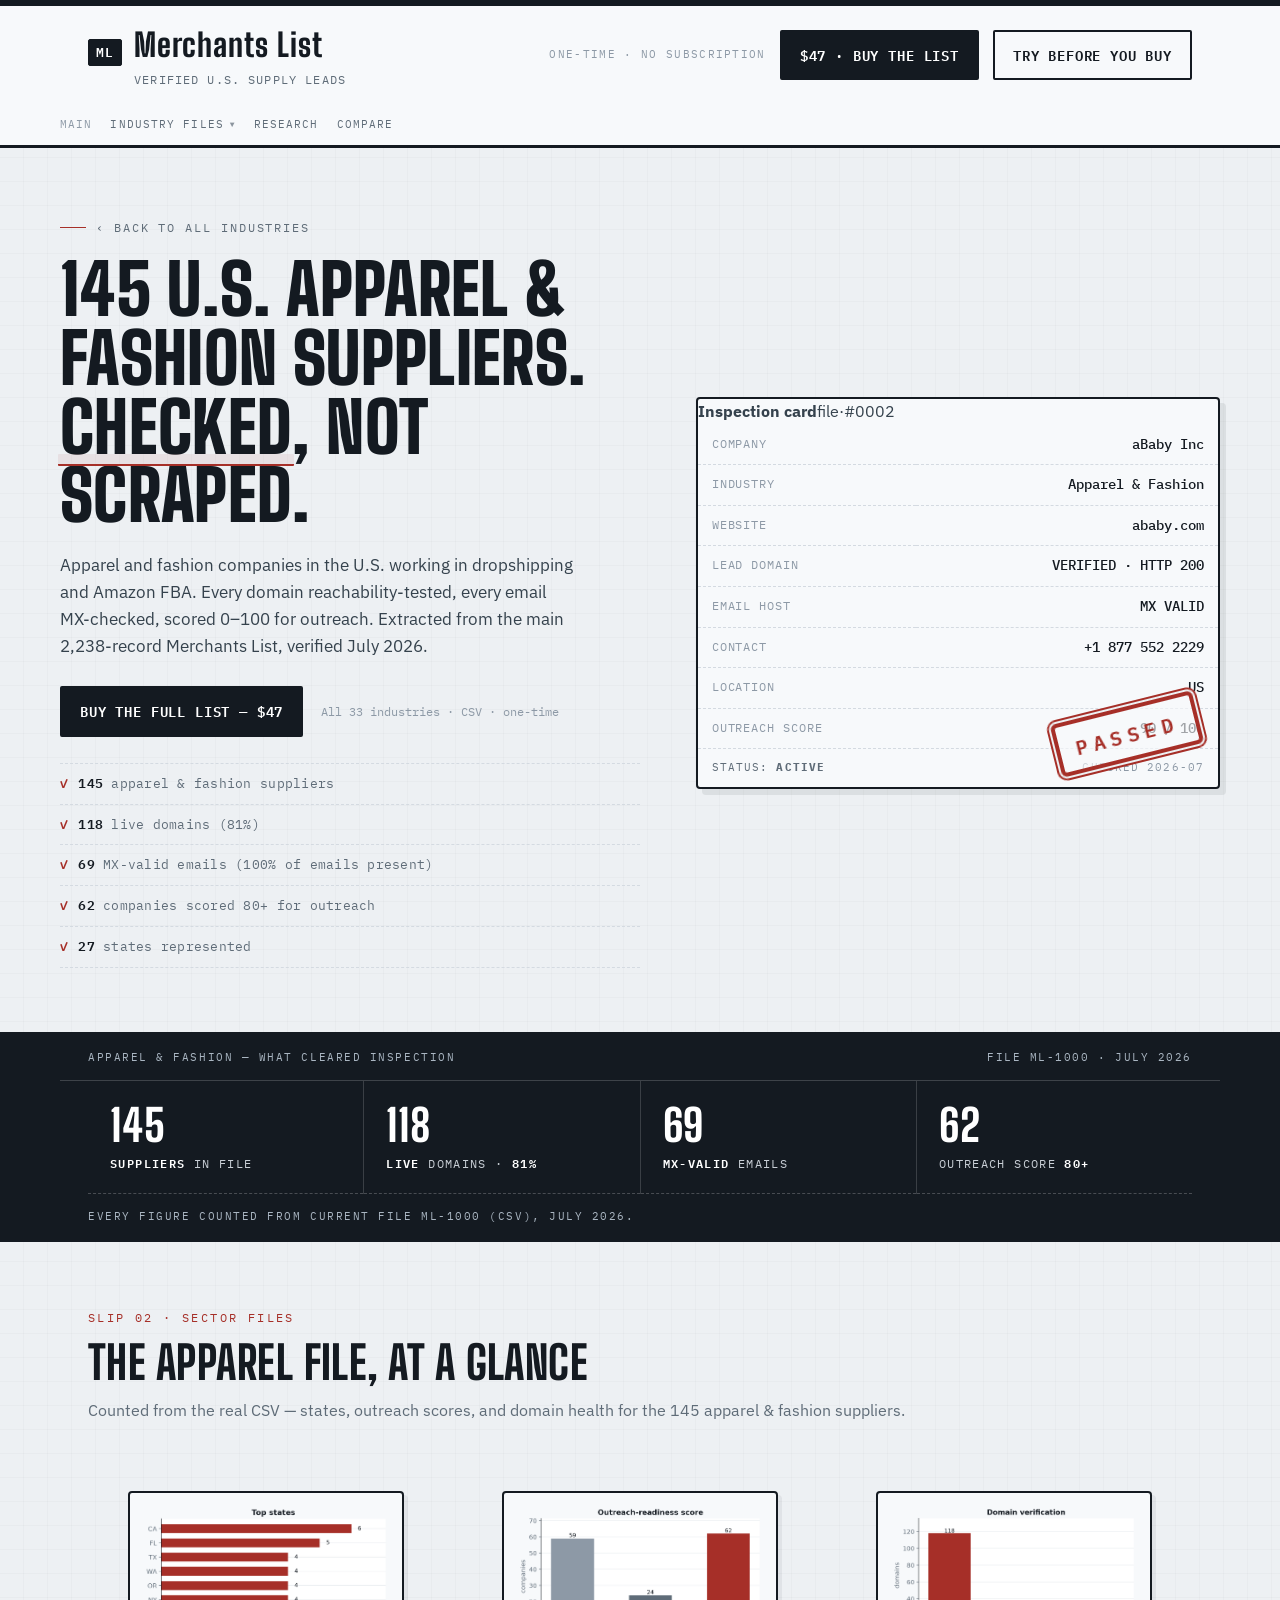
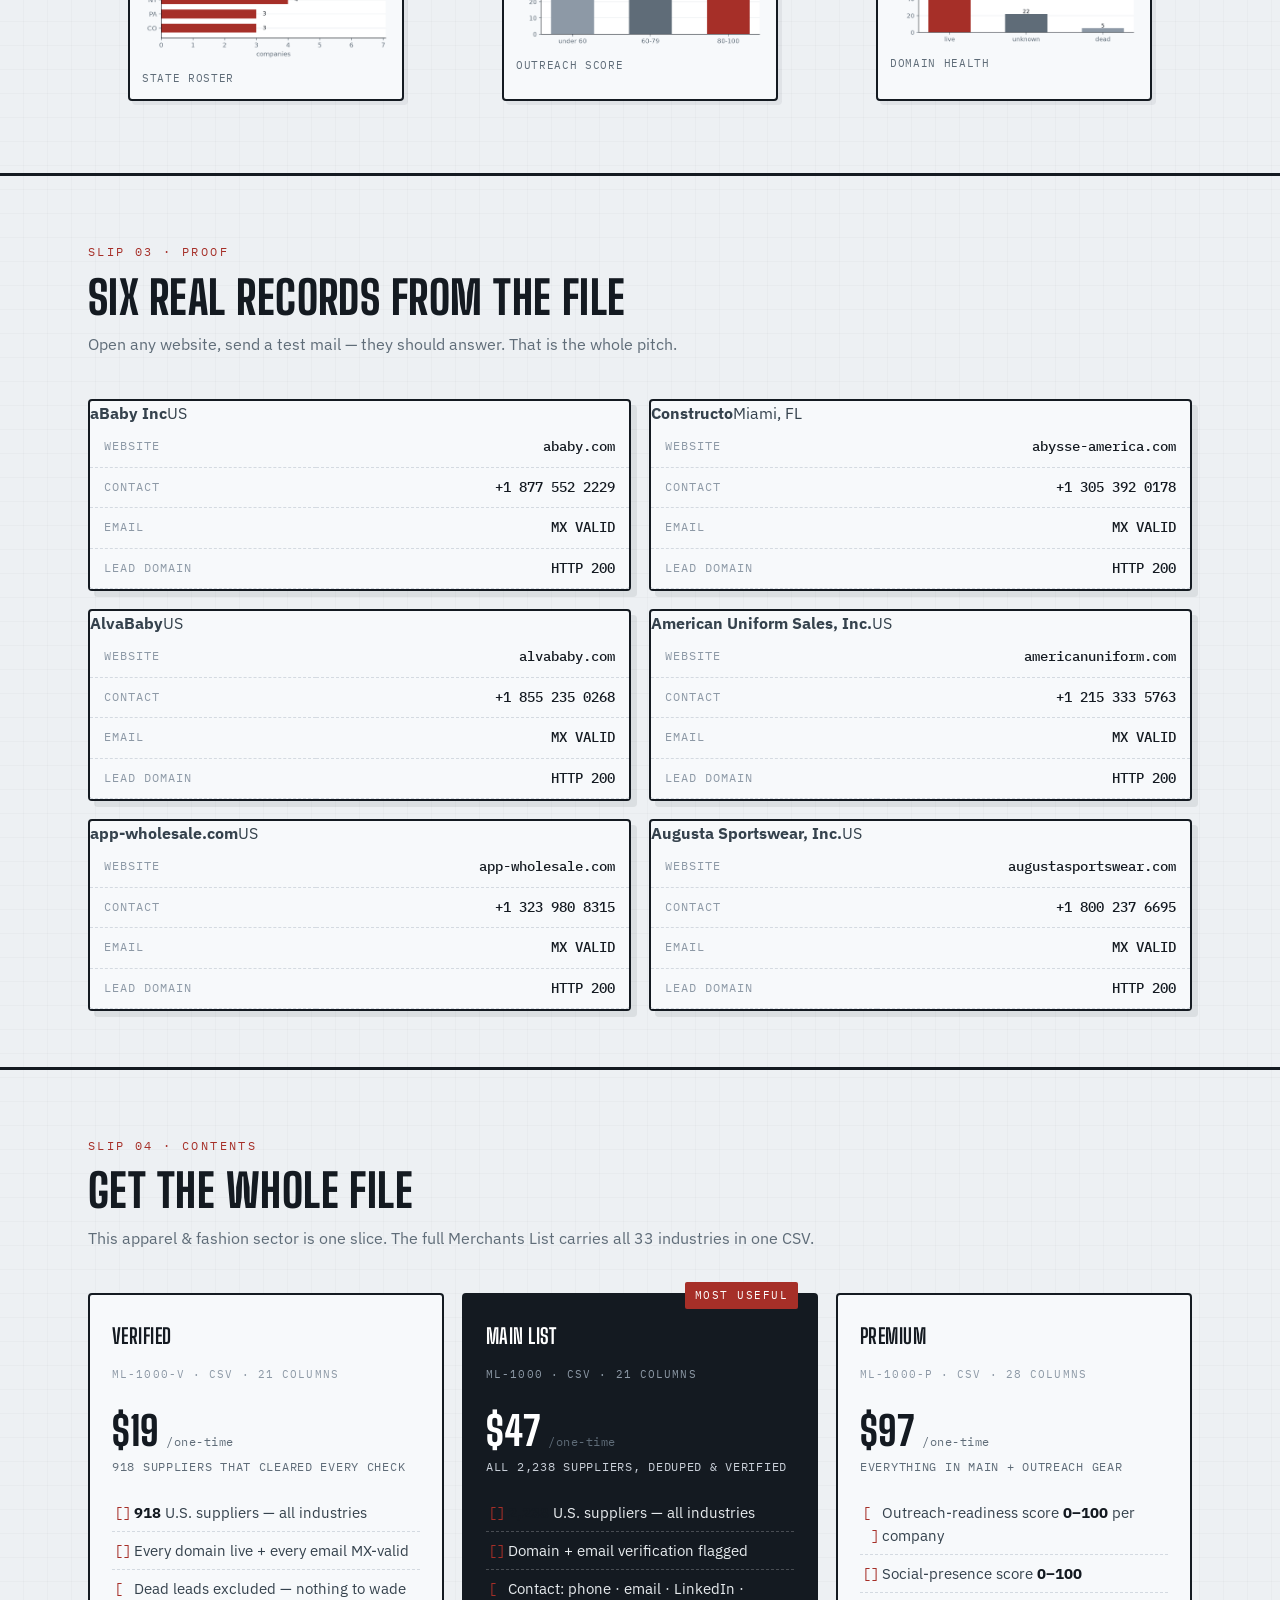
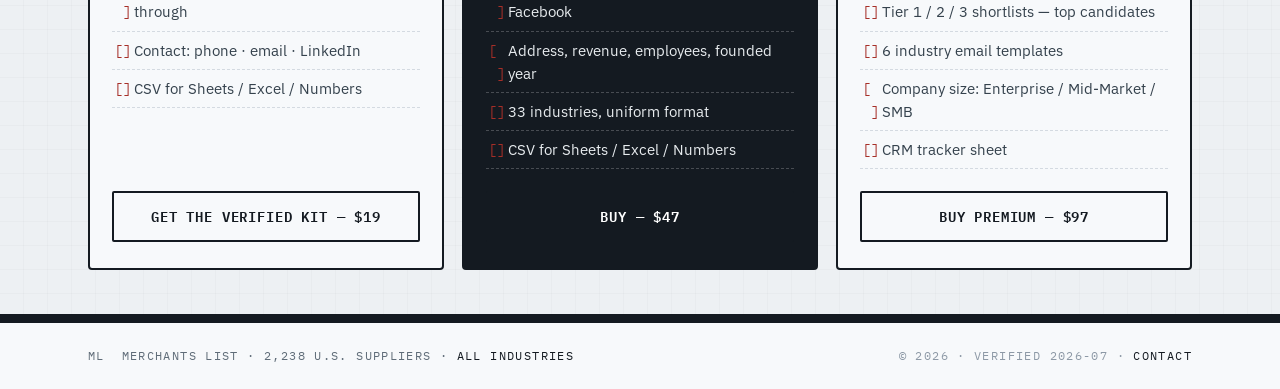
==== commit 14c359a1: "Add files via upload" ====
--- a/apparel-fashion-suppliers.html
+++ b/apparel-fashion-suppliers.html
@@ -12,7 +12,7 @@
 
   gtag('config', 'G-BKWKCKYXVS');
   </script>
-<script src="assets/analytics.js" defer></script>
+<script src="/assets/analytics.js" defer></script>
 <script>if(!location.pathname.endsWith("/")&&!location.pathname.endsWith(".html"))history.replaceState(null,"",location.pathname+"/")</script>
 <title>145 U.S. Apparel &amp; Fashion Suppliers — Verified List | Merchants List</title>
 <meta name="description" content="145 U.S.-based apparel & fashion suppliers for dropshipping and Amazon FBA: 118 live domains, 69 MX-valid emails, 62 companies scored 80+ for outreach. Real records, verified July 2026.">
@@ -33,8 +33,8 @@
 <link rel="preconnect" href="https://fonts.googleapis.com">
 <link rel="preconnect" href="https://fonts.gstatic.com" crossorigin>
 <link href="https://fonts.googleapis.com/css2?family=Big+Shoulders+Display:wght@600;700;800;900&family=IBM+Plex+Mono:wght@400;500;600&family=IBM+Plex+Sans:wght@400;500;600;700&display=swap" rel="stylesheet">
-<link rel="stylesheet" href="assets/merchants.css">
-<link rel="icon" type="image/svg+xml" href="assets/favicon.svg">
+<link rel="stylesheet" href="/assets/merchants.css">
+<link rel="icon" type="image/svg+xml" href="/assets/favicon.svg">
 <style>
   .charts{display:grid;grid-template-columns:repeat(3,1fr);gap:18px;padding:10px 0 56px}
   .chart{background:var(--panel);border:2px solid var(--carbon);border-radius:var(--r-card);padding:12px;box-shadow:4px 4px 0 rgba(20,26,33,.06)}
@@ -52,7 +52,7 @@
 <header class="masthead">
   <div class="masthead-inner">
     <div class="brand">
-      <a class="brand-link" href="index.html" aria-label="Merchants List home"><span class="mark" aria-hidden="true">ML</span>
+      <a class="brand-link" href="/index.html" aria-label="Merchants List home"><span class="mark" aria-hidden="true">ML</span>
       <div>
         <h1>Merchants List</h1>
         <p class="tagline">Verified U.S. supply leads</p>
@@ -66,22 +66,22 @@
   </div>
   <div class="wrap seo-nav" aria-label="Site navigation">
     <div class="nav-ctl">
-      <a class="nav-label" href="index.html">Main</a>
+      <a class="nav-label" href="/index.html">Main</a>
       <div class="drop" id="nav-drop">
         <button type="button" class="drop-toggle" aria-haspopup="true" aria-expanded="false" id="nav-industries">Industry files <span class="arrow">▼</span></button>
         <nav class="drop-menu" aria-label="Industry files">
-          <a href="retail-suppliers.html">Retail &amp; E-commerce</a>
-          <a href="wholesale-suppliers.html">Wholesale &amp; Distribution</a>
-          <a href="food-beverage-suppliers.html">Food &amp; Beverage</a>
-          <a href="beauty-cosmetics-suppliers.html">Beauty &amp; Cosmetics</a>
-          <a href="sports-outdoor-suppliers.html">Sports &amp; Outdoor</a>
-          <a href="electronics-tech-suppliers.html">Electronics &amp; Tech</a>
-          <a class="cur" href="apparel-fashion-suppliers.html">Apparel &amp; Fashion</a>
-          <a href="pet-suppliers.html">Pet Products</a>
+          <a href="/retail-suppliers.html">Retail &amp; E-commerce</a>
+          <a href="/wholesale-suppliers.html">Wholesale &amp; Distribution</a>
+          <a href="/food-beverage-suppliers.html">Food &amp; Beverage</a>
+          <a href="/beauty-cosmetics-suppliers.html">Beauty &amp; Cosmetics</a>
+          <a href="/sports-outdoor-suppliers.html">Sports &amp; Outdoor</a>
+          <a href="/electronics-tech-suppliers.html">Electronics &amp; Tech</a>
+          <a class="cur" href="/apparel-fashion-suppliers.html">Apparel &amp; Fashion</a>
+          <a href="/pet-suppliers.html">Pet Products</a>
         </nav>
       </div>
-      <a href="blog.html">Research</a>
-      <a href="compare.html">Compare</a>
+      <a href="/blog.html">Research</a>
+      <a href="/compare.html">Compare</a>
     </div>
   </div>
 </header>
@@ -91,7 +91,7 @@
   <section class="hero" aria-labelledby="hero-h">
     <div class="wrap hero-grid">
       <div>
-        <p class="kicker"><a href="index.html" class="mono" style="text-decoration:none;color:inherit">‹ back to all industries</a></p>
+        <p class="kicker"><a href="/index.html" class="mono" style="text-decoration:none;color:inherit">‹ back to all industries</a></p>
         <h2 id="hero-h">145 U.S. apparel &amp; fashion suppliers.<br><span class="stamp-underline">Checked</span>, not scraped.</h2>
         <p class="lede">Apparel and fashion companies in the U.S. working in dropshipping and Amazon FBA. Every domain reachability-tested, every email MX-checked, scored 0–100 for outreach. Extracted from the main 2,238-record Merchants List, verified July 2026.</p>
 
@@ -151,9 +151,9 @@
         <p class="sub">Counted from the real CSV — states, outreach scores, and domain health for the 145 apparel &amp; fashion suppliers.</p>
       </div>
       <div class="charts rv">
-        <figure class="chart"><img class="lb" src="assets/apparel_states.png" alt="Apparel and fashion suppliers: California 6, Florida 5, Texas 4, Washington 4"><figcaption class="mono" style="font-size:11px;color:var(--slate);margin-top:8px;letter-spacing:.06em">STATE ROSTER</figcaption></figure>
-        <figure class="chart"><img class="lb" src="assets/apparel_outreach.png" alt="Outreach-readiness score distribution: 62 companies score 80 to 100, 24 score 60 to 79, 59 under 60."><figcaption class="mono" style="font-size:11px;color:var(--slate);margin-top:8px;letter-spacing:.06em">OUTREACH SCORE</figcaption></figure>
-        <figure class="chart"><img class="lb" src="assets/apparel_domains.png" alt="Apparel and fashion suppliers: 118 live domains, 22 unknown, 5 dead."><figcaption class="mono" style="font-size:11px;color:var(--slate);margin-top:8px;letter-spacing:.06em">DOMAIN HEALTH</figcaption></figure>
+        <figure class="chart"><img class="lb" src="/assets/apparel_states.png" alt="Apparel and fashion suppliers: California 6, Florida 5, Texas 4, Washington 4"><figcaption class="mono" style="font-size:11px;color:var(--slate);margin-top:8px;letter-spacing:.06em">STATE ROSTER</figcaption></figure>
+        <figure class="chart"><img class="lb" src="/assets/apparel_outreach.png" alt="Outreach-readiness score distribution: 62 companies score 80 to 100, 24 score 60 to 79, 59 under 60."><figcaption class="mono" style="font-size:11px;color:var(--slate);margin-top:8px;letter-spacing:.06em">OUTREACH SCORE</figcaption></figure>
+        <figure class="chart"><img class="lb" src="/assets/apparel_domains.png" alt="Apparel and fashion suppliers: 118 live domains, 22 unknown, 5 dead."><figcaption class="mono" style="font-size:11px;color:var(--slate);margin-top:8px;letter-spacing:.06em">DOMAIN HEALTH</figcaption></figure>
       </div>
     </div>
   </section>
@@ -285,7 +285,7 @@
 
 <footer>
   <div class="wrap">
-    <span class="l"><span class="mark">ML</span>&nbsp; Merchants List · 2,238 U.S. suppliers · <a href="index.html">all industries</a></span>
+    <span class="l"><span class="mark">ML</span>&nbsp; Merchants List · 2,238 U.S. suppliers · <a href="/index.html">all industries</a></span>
     <span class="r">© 2026 · verified 2026-07 · <a href="mailto:info@ai2eo.com">contact</a></span>
   </div>
 </footer>
@@ -365,11 +365,11 @@
         body: new FormData(tryForm),
         headers: { "Accept": "application/json" }
       }).then(function(){
-        window.location.href = "sample.csv";
+        window.location.href = "/sample.csv";
         tryForm.style.display = "none";
         if (trySuccess) trySuccess.hidden = false;
       }).catch(function(){
-        window.location.href = "sample.csv";
+        window.location.href = "/sample.csv";
         tryForm.style.display = "none";
         if (trySuccess) trySuccess.hidden = false;
       });
--- a/assets/merchants.css
+++ b/assets/merchants.css
@@ -79,8 +79,37 @@
   .seo-nav{display:flex;flex-wrap:wrap;gap:4px 18px;align-items:center;font-family:var(--font-mono);font-size:11px;letter-spacing:.1em;text-transform:uppercase;color:var(--hash);padding:12px 0}
   .seo-nav a{color:var(--slate);text-decoration:none}
   .seo-nav a:hover{color:var(--stamp)}
-  .seo-nav a.cur{color:var(--stamp);text-decoration:underline;text-underline-offset:3px}
-  .seo-nav .sep{opacity:.5}
+  .seo-nav a.cur{color:var(--stamp);text-decoration:underline;text-underline-offset:3px;pointer-events:none;cursor:default}
+  .seo-nav .nav-ctl{display:flex;flex-wrap:wrap;gap:4px 18px;align-items:center}
+  .seo-nav .nav-label{color:var(--hash);text-decoration:none}
+  .seo-nav a.nav-label:hover{color:var(--stamp)}
+
+  /* dropdown menu */
+  .drop{position:relative}
+  .drop::after{
+    content:"";position:absolute;left:-14px;top:100%;width:240px;height:12px;
+  }
+  .drop-toggle{
+    display:inline-flex;align-items:center;gap:6px;cursor:pointer;user-select:none;
+    color:var(--slate);border:none;background:none;font:inherit;letter-spacing:.1em;text-transform:uppercase;padding:0;
+  }
+  .drop-toggle .arrow{font-size:8px;opacity:.7;transition:transform .15s}
+  .drop-toggle:hover,.drop-toggle[aria-expanded="true"]{color:var(--stamp)}
+  .drop-menu{
+    position:absolute;left:-14px;top:calc(100% + 10px);z-index:60;
+    min-width:240px;max-height:min(70vh,460px);overflow-y:auto;
+    background:var(--panel);border:2px solid var(--carbon);
+    border-radius:var(--r-card);box-shadow:6px 6px 0 rgba(20,26,33,.1);
+    padding:8px 0;display:flex;flex-direction:column;
+    opacity:0;visibility:hidden;transform:translateY(-6px);
+    transition:opacity .14s ease,transform .14s ease,visibility .14s;
+  }
+  .drop-menu a{padding:8px 18px;color:var(--slate);white-space:nowrap}
+  .drop-menu a:hover{color:var(--stamp);background:rgba(166,47,40,.06)}
+  .drop-menu a.cur{color:var(--stamp);font-weight:600;pointer-events:none;cursor:default}
+  .drop-menu a.cur:hover{background:transparent}
+  .drop.open .drop-menu,.drop:hover .drop-menu,.drop:focus-within .drop-menu{opacity:1;visibility:visible;transform:translateY(0)}
+  .drop.open .arrow,.drop:hover .arrow{transform:rotate(180deg)}
 
   /* ---------- HERO ---------- */
   .hero{border-bottom:3px solid var(--carbon)}
@@ -268,6 +297,56 @@
   table.ledger tbody tr[data-href]:hover td:first-child b{color:var(--stamp)}
   table.ledger tbody tr[data-href]:hover td:first-child{text-decoration:underline;text-underline-offset:3px}
 
+  /* ---------- Market at a glance ---------- */
+  .mktgrid{display:grid;grid-template-columns:repeat(3,1fr);gap:20px;margin-bottom:6px}
+  .mkt{margin:0;border:1px solid var(--hash);padding:10px}
+  .mkt img{width:100%;height:auto;display:block;border:1px solid var(--rule)}
+  .mkt figcaption{font-family:var(--font-mono);font-size:12px;color:var(--slate);line-height:1.6;padding:10px 4px 2px}
+  @media (max-width:960px){.mktgrid{grid-template-columns:1fr;gap:16px}}
+
+  /* ---------- Lightbox ---------- */
+  figure img.lb{cursor:zoom-in}
+  .lightbox{position:fixed;inset:0;z-index:1000;display:none;align-items:center;justify-content:center;
+    background:rgba(14,18,23,.72);backdrop-filter:blur(8px);-webkit-backdrop-filter:blur(8px);padding:28px}
+  .lightbox.open{display:flex}
+  .lightbox figure{margin:0;display:flex;flex-direction:column;align-items:center;gap:10px}
+  .lightbox img{max-width:min(92vw,1200px);max-height:84vh;width:auto;height:auto;background:#fff;
+    border:1px solid var(--rule-strong);box-shadow:0 18px 60px rgba(0,0,0,.5)}
+  .lightbox figcaption{font-family:var(--font-mono);font-size:12px;color:#fff;letter-spacing:.08em;text-transform:uppercase}
+  .lightbox .lb-close{position:fixed;top:20px;right:20px;width:42px;height:42px;border-radius:50%;
+    border:1px solid rgba(255,255,255,.5);background:rgba(0,0,0,.35);color:#fff;font-size:22px;line-height:1;
+    cursor:pointer;display:flex;align-items:center;justify-content:center;z-index:1001}
+  .lightbox .lb-close:hover{background:var(--stamp);border-color:var(--stamp)}
+  body.lb-open{overflow:hidden}
+
+  /* ---------- TRY MODAL ---------- */
+  .try-modal{position:fixed;inset:0;z-index:1100;display:none;align-items:center;justify-content:center;padding:24px}
+  .try-modal.open{display:flex}
+  .try-backdrop{position:absolute;inset:0;background:rgba(14,18,23,.72);backdrop-filter:blur(6px);-webkit-backdrop-filter:blur(6px)}
+  .try-dialog{position:relative;background:var(--panel);border:3px solid var(--carbon);border-radius:var(--r-card);
+    box-shadow:10px 10px 0 rgba(20,26,33,.2);width:100%;max-width:440px;padding:34px 30px;text-align:left}
+  .try-close{position:absolute;top:14px;right:14px;width:34px;height:34px;border-radius:50%;
+    border:1px solid var(--rule-strong);background:transparent;color:var(--slate);font-size:18px;line-height:1;cursor:pointer;
+    display:flex;align-items:center;justify-content:center}
+  .try-close:hover{background:var(--stamp);border-color:var(--stamp);color:#fff}
+  .try-kicker{font-family:var(--font-mono);font-size:11px;letter-spacing:.16em;text-transform:uppercase;color:var(--stamp);margin:0 0 8px}
+  .try-dialog h3{font-family:var(--font-display);font-weight:800;font-size:30px;text-transform:uppercase;letter-spacing:.01em;color:var(--carbon);margin:0 0 10px;line-height:1.05}
+  .try-sub{font-size:15px;color:var(--ink);line-height:1.6;margin:0 0 22px}
+  .try-label{display:block;font-family:var(--font-mono);font-size:11px;letter-spacing:.12em;text-transform:uppercase;color:var(--slate);margin:0 0 8px}
+  .try-input{width:100%;font-family:var(--font-mono);font-size:15px;padding:12px 14px;border:2px solid var(--carbon);
+    border-radius:var(--r-tag);background:#fff;color:var(--carbon);margin-bottom:10px}
+  .try-input:focus{outline:none;border-color:var(--stamp)}
+  .try-error{font-family:var(--font-mono);font-size:12px;color:var(--stamp);margin:0 0 10px}
+  .try-submit{width:100%;margin-bottom:8px}
+  .try-fine{font-family:var(--font-mono);font-size:11px;letter-spacing:.12em;text-transform:uppercase;color:var(--hash);margin:0;text-align:center}
+  .try-success{text-align:center;padding:10px 0}
+  .try-success-title{font-family:var(--font-display);font-weight:800;font-size:26px;text-transform:uppercase;color:var(--carbon);margin:0 0 8px}
+  .try-success-sub{font-size:14px;color:var(--ink);margin:0}
+  body.try-open{overflow:hidden}
+  .btn-ghost{border-color:var(--carbon);color:var(--carbon);background:transparent}
+  .btn-ghost:hover{background:rgba(20,26,33,.06)}
+
+
   /* ---------- FAQ ---------- */
   .faq{padding-bottom:54px}
   details{
@@ -338,4 +417,5 @@
     .tally .strip{grid-template-columns:1fr}
     .masthead-meta{display:none}
     .final{padding:38px 22px}
-  }
+    .drop-menu{left:-6px;min-width:200px;max-height:min(70vh,460px)}
+  }
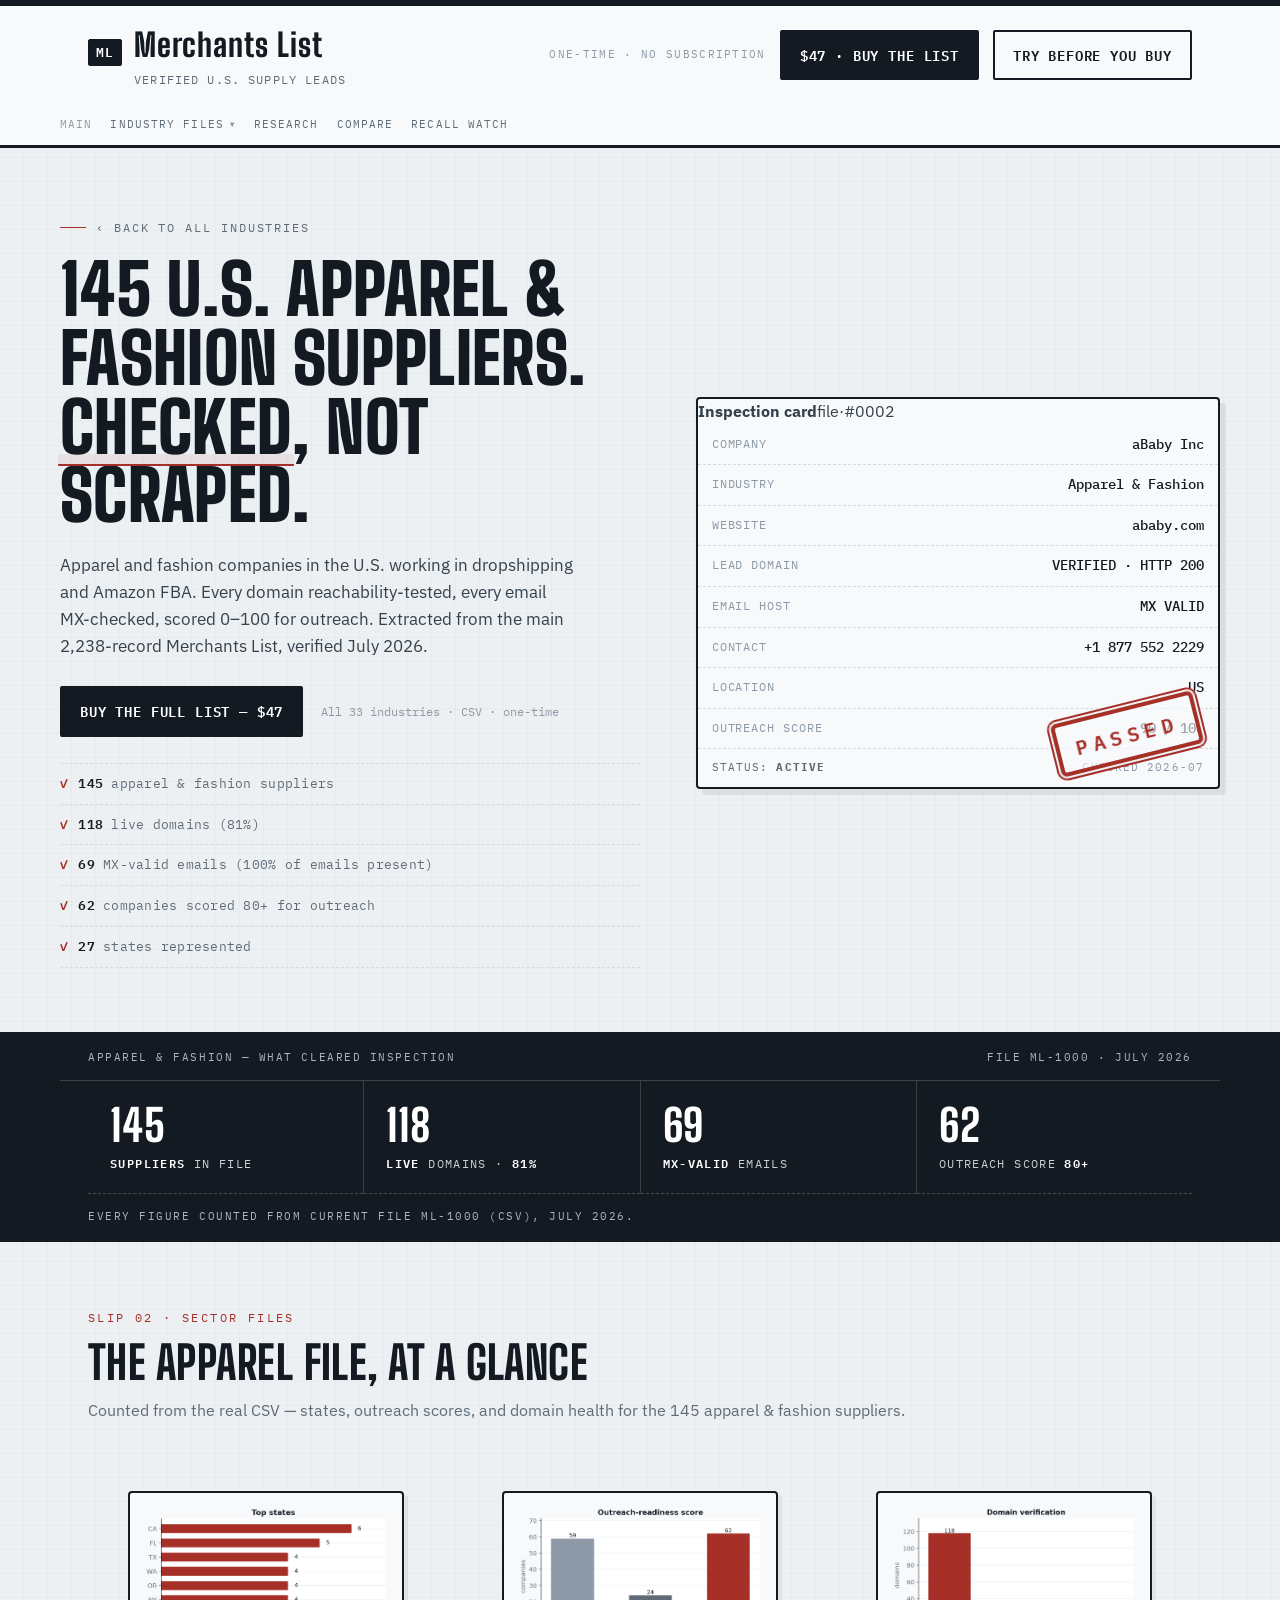
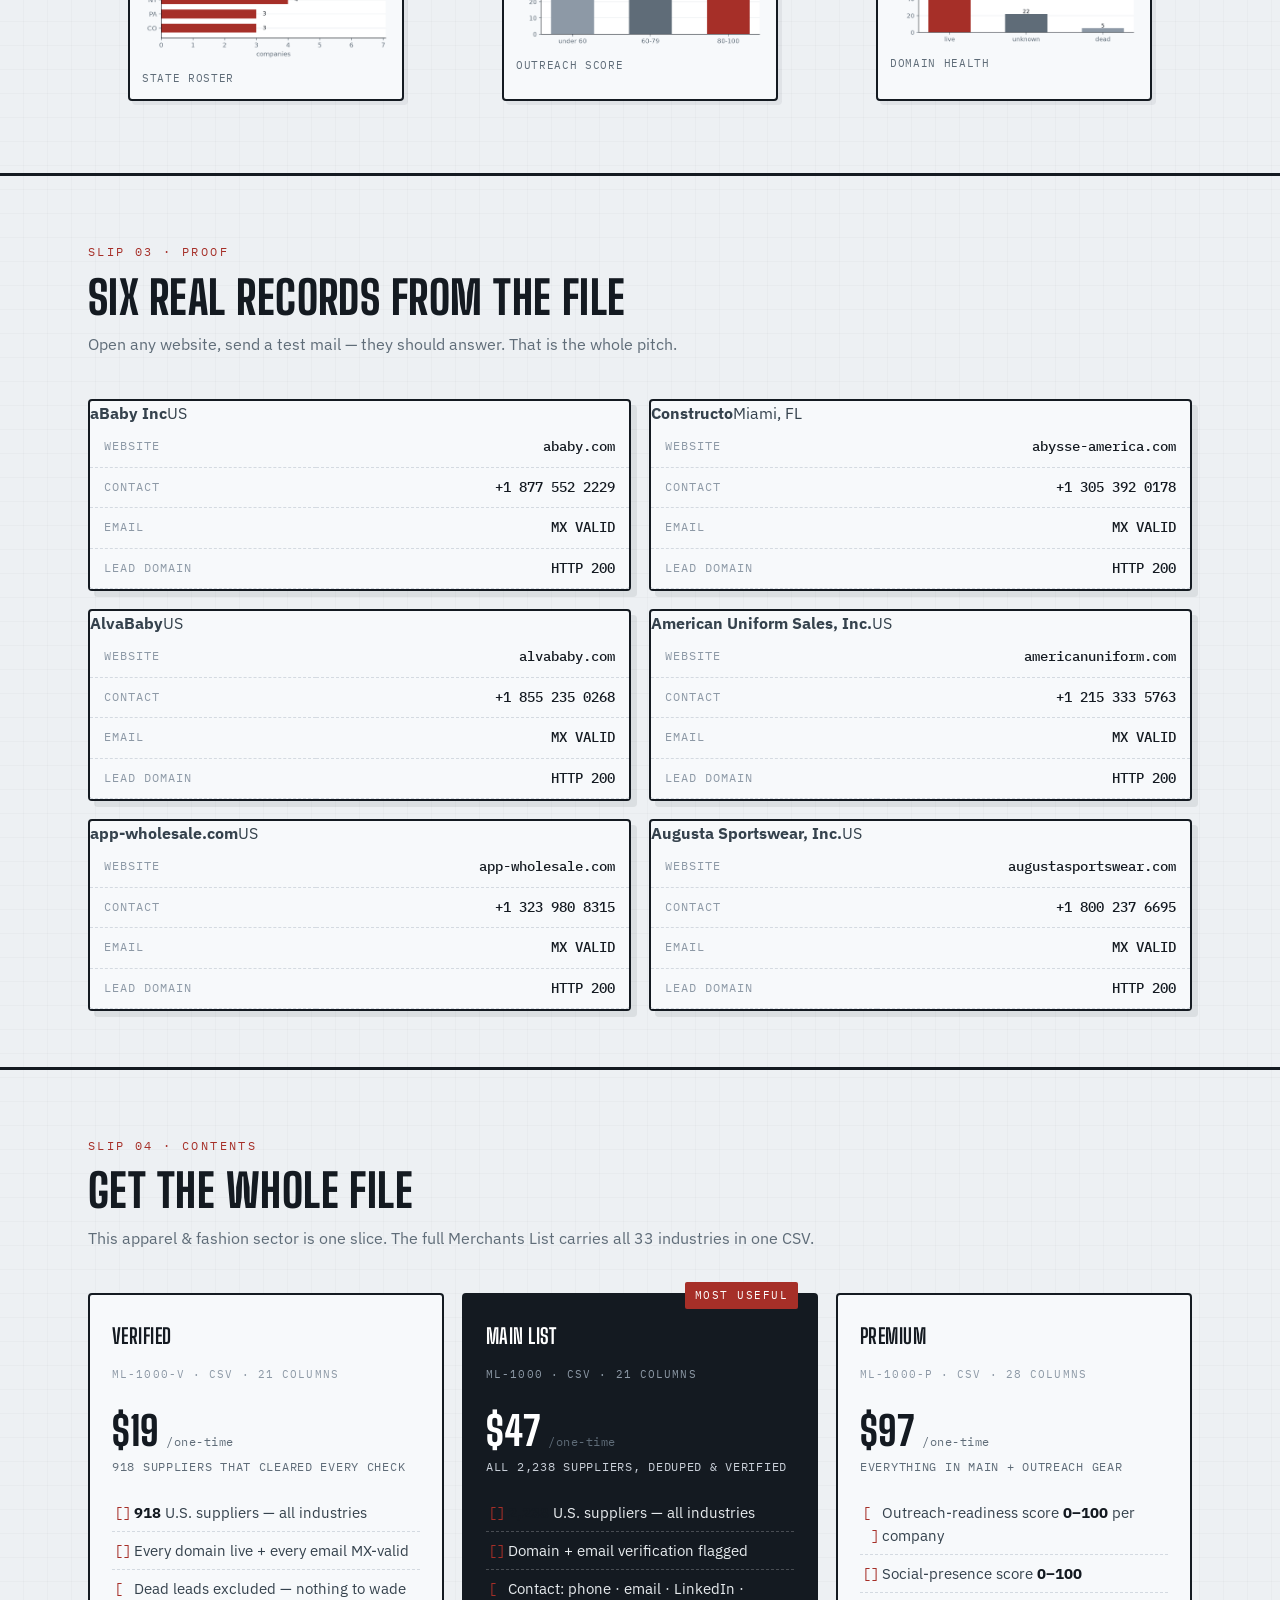
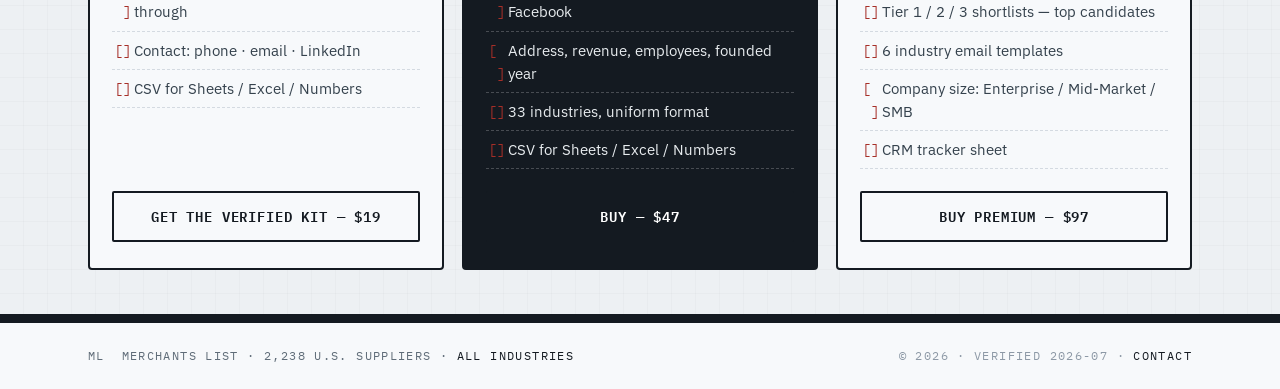
==== commit 11895cfe: "Add files via upload" ====
--- a/apparel-fashion-suppliers.html
+++ b/apparel-fashion-suppliers.html
@@ -83,6 +83,7 @@
       <a href="/blog.html">Research</a>
       <a href="/compare.html">Compare</a>
     </div>
+    <a class="nav-recall" href="/recall-watch.html">Recall Watch</a>
   </div>
 </header>
 
